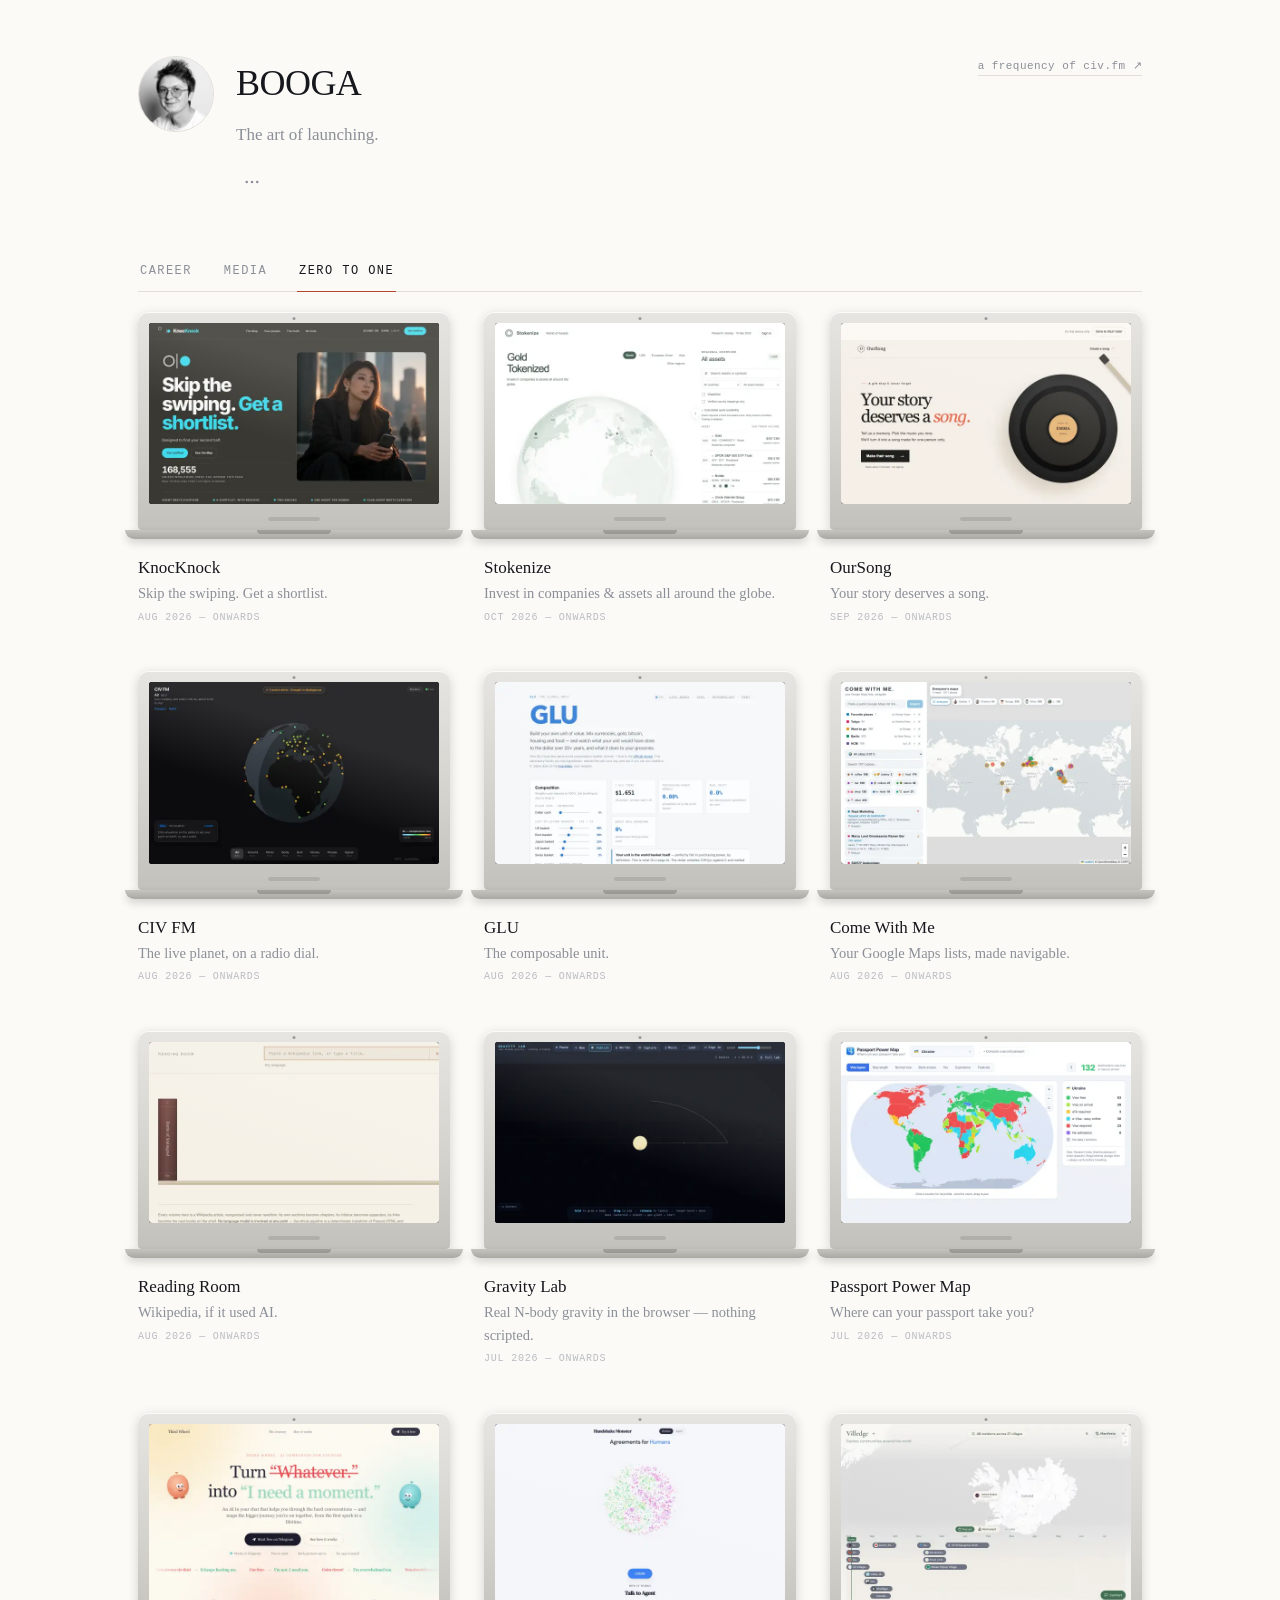
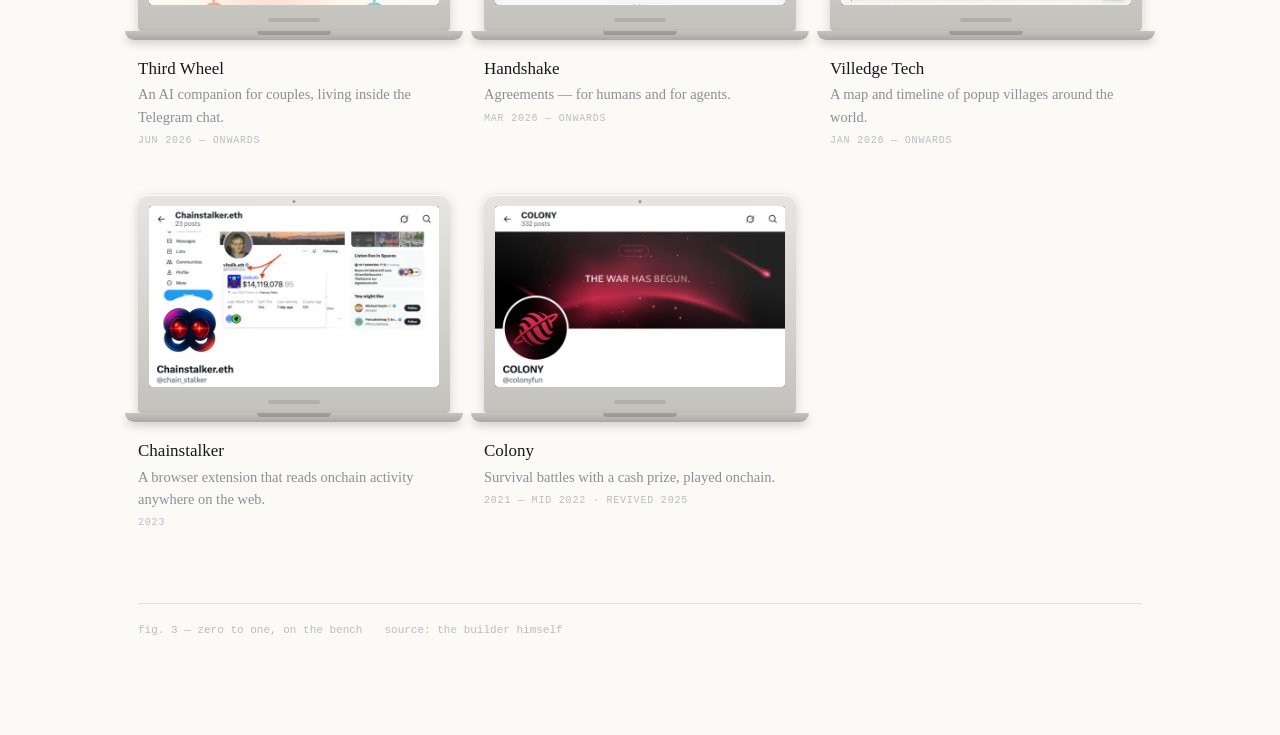
==== index.html @ acf73c31 "Point Screeming Room link to screening.civ.fm Co-Authored-By: Claude Opus 5.5 <noreply@anthropic.com" ====
<!DOCTYPE html>
<html lang="en">
<head>
<meta charset="utf-8">
<meta name="viewport" content="width=device-width, initial-scale=1, viewport-fit=cover">
<meta name="theme-color" content="#fbfaf7" media="(prefers-color-scheme: light)">
<meta name="theme-color" content="#101215" media="(prefers-color-scheme: dark)">
<title>BOOGA — career, plotted</title>
<meta name="description" content="Physicist (MSc), ecosystem operator by heart, founder by mindset. Nine years crypto-native — partnerships, builder programs, and a few industry-wide initiatives.">

<link rel="canonical" href="https://booga.civ.fm/">
<link rel="icon" href="portrait.webp" type="image/webp">

<meta property="og:type" content="profile">
<meta property="og:site_name" content="booga.civ.fm">
<meta property="og:url" content="https://booga.civ.fm/">
<meta property="og:title" content="BOOGA — career, plotted">
<meta property="og:description" content="Physicist (MSc), ecosystem operator by heart, founder by mindset. Nine years crypto-native — partnerships, builder programs, and a few industry-wide initiatives.">
<meta property="og:image" content="https://booga.civ.fm/og.png">
<meta property="og:image:width" content="1200">
<meta property="og:image:height" content="630">
<meta property="og:image:alt" content="A minimal plot of career against time: roles as piecewise segments across deals, ecosystem, and company.">

<meta name="twitter:card" content="summary_large_image">
<meta name="twitter:site" content="@boogaav">
<meta name="twitter:creator" content="@boogaav">
<meta name="twitter:title" content="BOOGA — career, plotted">
<meta name="twitter:description" content="Physicist (MSc), ecosystem operator by heart, founder by mindset. Nine years crypto-native — partnerships, builder programs, and a few industry-wide initiatives.">
<meta name="twitter:image" content="https://booga.civ.fm/og.png">
<style>
  :root{
    --paper:#fbfaf7;
    --ink:#16181d;
    --muted:#8b8f97;
    --faint:#b9bcc2;
    --rule:#e0ded7;
    --grid:#ebe9e2;
    --accent:#b4462b;
    --serif: ui-serif, "Iowan Old Style", Palatino, "Palatino Linotype", Georgia, "Times New Roman", serif;
    --mono: ui-monospace, "SF Mono", SFMono-Regular, Menlo, Consolas, monospace;
  }
  @media (prefers-color-scheme: dark){
    :root{
      --paper:#101215; --ink:#e9e7e1; --muted:#8d9199; --faint:#5a5f68;
      --rule:#282b31; --grid:#1e2126; --accent:#e0785a;
    }
  }

  *{box-sizing:border-box}
  html{-webkit-text-size-adjust:100%}
  a, button{-webkit-tap-highlight-color:transparent}
  body{
    margin:0; background:var(--paper); color:var(--ink);
    font-family:var(--serif);
    font-size:17px; line-height:1.55;
    -webkit-font-smoothing:antialiased;
  }
  .wrap{max-width:1060px; margin:0 auto; padding:56px 28px 96px}

  /* ---------- masthead ---------- */
  header{
    margin-bottom:52px;
    display:grid; grid-template-columns:auto 1fr; column-gap:22px;
    align-items:start;
  }
  .portrait{
    grid-row:1 / span 3; align-self:start;
    width:76px; height:76px; border-radius:50%;
    object-fit:cover; display:block;
    border:1px solid var(--rule);
  }
  h1{
    font-size:clamp(26px,3.4vw,36px); font-weight:400; letter-spacing:-0.015em;
    margin:0 0 10px;
  }
  h1 .dim{color:var(--muted)}
  .standfirst{
    margin:0; max-width:52ch; color:var(--muted);
    font-size:clamp(15px,1.7vw,17px);
  }
  .contact{
    grid-column:2; margin:18px 0 0; padding:0; list-style:none;
    display:flex; flex-wrap:wrap; align-items:center; gap:6px 10px;
    font-family:var(--mono); font-size:12.5px; letter-spacing:0.01em;
  }
  /* all socials collapse behind one dot-trigger; hover (or tap) fans them out */
  .socials{display:inline-flex; align-items:center}
  .fan{
    display:inline-flex; align-items:center; gap:2px;
    width:0; opacity:0; overflow:hidden;
    transition:width .3s cubic-bezier(.22,.7,.3,1), opacity .22s ease;
  }
  .socials:hover .fan,
  .socials:focus-within .fan,
  .socials.open .fan{width:136px; opacity:1}
  .fan .icon-btn{width:32px; flex:0 0 auto}
  /* the trigger's dots dim once the row is out, so it reads as "opened" */
  .socials:hover .trigger,
  .socials:focus-within .trigger,
  .socials.open .trigger{color:var(--faint)}
  @media (prefers-reduced-motion: reduce){
    .fan{transition:none}
  }
  .icon-btn{
    all:unset; box-sizing:border-box; position:relative;
    display:inline-flex; align-items:center; justify-content:center;
    width:32px; height:32px; color:var(--muted); cursor:pointer;
  }
  .icon-btn svg{width:18px; height:18px; display:block}
  .icon-btn:hover{color:var(--accent)}
  .icon-btn:focus-visible{outline:1px solid var(--accent); outline-offset:2px}
  .copied{
    position:absolute; left:50%; top:-16px; transform:translateX(-50%);
    font-family:var(--mono); font-size:10px; letter-spacing:0.08em;
    color:var(--accent); white-space:nowrap; opacity:0;
    transition:opacity .15s; pointer-events:none;
  }
  .icon-btn.done .copied{opacity:1}

  /* ---------- series switcher ---------- */
  .switcher{
    display:flex; gap:28px; margin:0 0 20px; border-bottom:1px solid var(--rule);
    position:sticky; top:0; z-index:15; background:var(--paper); padding-top:12px;
  }
  .tab{
    all:unset; box-sizing:border-box; cursor:pointer;
    font-family:var(--mono); font-size:12px; letter-spacing:0.12em; text-transform:uppercase;
    color:var(--muted); padding:0 2px 10px; margin-bottom:-1px;
    border-bottom:1px solid transparent;
  }
  .tab[hidden]{display:none}   /* the Ask tab stays hidden until its backend is funded */
  .tab:hover{color:var(--ink)}
  .tab.on{color:var(--ink); border-bottom-color:var(--accent)}
  .tab:focus-visible{outline:1px solid var(--accent); outline-offset:2px}
  .empty-note{font-family:var(--mono); font-size:12px; fill:var(--muted); letter-spacing:0.1em}

  /* ---------- shelf ---------- */
  .shelf[hidden]{display:none}
  .shelf-h{
    font-family:var(--mono); font-size:10.5px; letter-spacing:0.1em; text-transform:uppercase;
    color:var(--muted); font-weight:400; margin:0 0 20px;
    padding-bottom:9px; border-bottom:1px solid var(--rule);
  }
  .shelf-h:not(:first-child){margin-top:56px}
  .shelf-h .hsub{color:var(--faint); margin-left:12px}
  .rack{display:flex; flex-wrap:wrap; align-items:flex-start; gap:34px 30px; margin:0 0 4px}

  /* --- VHS cassette --- */
  .vhs{
    all:unset; box-sizing:border-box; cursor:pointer;
    width:280px; flex:0 0 auto; display:block;
    transition:transform .18s ease;
  }
  .vhs:hover, .vhs:focus-visible{transform:translateY(-5px)}
  .vhs:focus-visible .shell{outline:1px solid var(--accent); outline-offset:3px}
  .shell{
    display:block; position:relative; border-radius:4px 4px 3px 3px;
    background:linear-gradient(#2c2f34, #1a1c20 62%, #101215);
    padding:9px 9px 0;
    box-shadow:0 5px 16px rgba(0,0,0,.22), inset 0 1px 0 rgba(255,255,255,.09);
  }
  @media (prefers-color-scheme: dark){
    .shell{box-shadow:0 5px 16px rgba(0,0,0,.5), inset 0 1px 0 rgba(255,255,255,.07)}
  }
  /* the paper label carrying the show's artwork */
  .label{
    display:block; background:#f4f2ec; border-radius:1px; overflow:hidden;
    box-shadow:0 1px 2px rgba(0,0,0,.4);
  }
  .label img{display:block; width:100%; aspect-ratio:16/9; object-fit:cover}
  .label-foot{
    display:flex; justify-content:space-between; align-items:baseline; gap:10px;
    padding:6px 8px 7px; background:#f4f2ec;
    font-family:var(--mono); font-size:9px; letter-spacing:0.09em; text-transform:uppercase;
    color:#22242a; white-space:nowrap;
  }
  /* keep the label to a single line so every tape is the same height */
  .label-foot > span:first-child{min-width:0; overflow:hidden; text-overflow:ellipsis}
  .label-foot .yr{color:#8b8f97; flex:none}
  /* window strip at the bottom of the shell, showing the two reels */
  .reels{
    display:flex; justify-content:center; align-items:center; gap:52px;
    height:30px; margin:7px -9px 0;
    background:linear-gradient(#0d0e11, #17191d);
    border-radius:0 0 3px 3px;
    border-top:1px solid rgba(255,255,255,.06);
  }
  .reel{
    width:15px; height:15px; border-radius:50%;
    background:radial-gradient(circle at 50% 45%, #4a4e56 0 3px, #212429 3.5px 100%);
    box-shadow:inset 0 0 0 1px rgba(255,255,255,.12);
  }
  /* play affordance over the artwork */
  .play{
    position:absolute; left:50%; top:calc(50% - 12px); transform:translate(-50%,-50%) scale(.9);
    width:42px; height:42px; border-radius:50%;
    background:rgba(14,15,18,.62); backdrop-filter:blur(2px);
    display:grid; place-items:center;
    opacity:0; transition:opacity .18s ease, transform .18s ease;
  }
  .play::after{
    content:""; width:0; height:0; margin-left:3px;
    border-left:13px solid #fff; border-top:8px solid transparent; border-bottom:8px solid transparent;
  }
  .vhs:hover .play, .vhs:focus-visible .play{opacity:1; transform:translate(-50%,-50%) scale(1)}
  .vhs-cap{
    display:block; margin-top:11px;
    font-family:var(--mono); font-size:10px; letter-spacing:0.08em; text-transform:uppercase;
    color:var(--muted);
  }

  /* --- physical book --- */
  .book{
    display:block; width:186px; flex:0 0 auto; text-decoration:none; color:inherit;
    perspective:900px;
  }
  .book-3d{
    position:relative; display:block; transform-style:preserve-3d;
    transition:transform .28s ease, box-shadow .28s ease;
    transform:rotateY(-6deg);
    box-shadow:6px 8px 20px rgba(0,0,0,.20);
    border-radius:1px 3px 3px 1px; overflow:hidden;
  }
  .book:hover .book-3d, .book:focus-visible .book-3d{
    transform:rotateY(-15deg) translateY(-5px);
    box-shadow:12px 14px 28px rgba(0,0,0,.26);
  }
  @media (prefers-color-scheme: dark){
    .book-3d{box-shadow:6px 8px 20px rgba(0,0,0,.5)}
    .book:hover .book-3d{box-shadow:12px 14px 28px rgba(0,0,0,.6)}
  }
  .book-3d img{display:block; width:100%; aspect-ratio:2/3; object-fit:cover}
  /* spine shadow on the left, page-block highlight on the right */
  .book-3d::before{
    content:""; position:absolute; inset:0 auto 0 0; width:13px;
    background:linear-gradient(90deg, rgba(0,0,0,.42), rgba(0,0,0,.14) 55%, rgba(255,255,255,.14));
    pointer-events:none;
  }
  .book-3d::after{
    content:""; position:absolute; inset:0 0 0 auto; width:4px;
    background:repeating-linear-gradient(180deg, #efece4 0 1px, #cfcabc 1px 2px);
    pointer-events:none;
  }
  .book:focus-visible{outline:1px solid var(--accent); outline-offset:5px}
  .book-cap{
    display:block; margin-top:13px;
    font-family:var(--mono); font-size:10px; letter-spacing:0.08em; text-transform:uppercase;
    color:var(--muted);
  }
  .book-cap b{display:block; font-family:var(--serif); font-size:15px; font-weight:400;
    letter-spacing:0; text-transform:none; color:var(--ink); margin-bottom:3px}
  .book:hover .book-cap b{color:var(--accent)}

  /* --- music --- */
  .music{max-width:640px; border-radius:12px; overflow:hidden}
  .music iframe{display:block; border:0; border-radius:12px}

  /* --- AI videos as film strips --- */
  .film{
    all:unset; box-sizing:border-box; cursor:pointer;
    width:300px; flex:0 0 auto; display:block;
    transition:transform .18s ease;
  }
  .film:hover, .film:focus-visible{transform:translateY(-4px)}
  .film:focus-visible .strip{outline:1px solid var(--accent); outline-offset:3px}
  .strip{
    display:block; background:#141518; border-radius:2px; padding:0;
    box-shadow:0 4px 14px rgba(0,0,0,.2);
  }
  /* sprocket bands top and bottom */
  .perf{
    display:block; height:13px;
    background-image:repeating-linear-gradient(90deg,
      transparent 0 7px, rgba(255,255,255,.82) 7px 15px, transparent 15px 22px);
    background-size:22px 7px; background-position:center; background-repeat:repeat-x;
  }
  .frame-still{
    position:relative; display:block; background:#000;
    border-top:1px solid rgba(255,255,255,.09); border-bottom:1px solid rgba(255,255,255,.09);
  }
  .frame-still img{
    display:block; width:100%; aspect-ratio:16/9; object-fit:contain; background:#000;
  }
  .film-cap{display:block; margin-top:12px}
  .film-cap b{display:block; font-family:var(--serif); font-size:16px; font-weight:400; color:var(--ink)}
  .film:hover .film-cap b{color:var(--accent)}
  .film-cap .sub{display:block; font-size:14px; color:var(--muted); margin-top:1px}
  .film-cap .when{
    display:block; margin-top:5px;
    font-family:var(--mono); font-size:10px; letter-spacing:0.08em; text-transform:uppercase;
    color:var(--faint);
  }
  /* portrait embeds (Instagram, YouTube Shorts) need a taller window than 16:9 */
  .modal-body .frame.tall{
    width:min(400px, 100%); margin:0 auto; aspect-ratio:0.56;
    background:var(--paper);
  }

  /* ---------- tools: apps on old laptop screens ---------- */
  .lab[hidden]{display:none}
  .bench{
    display:grid; grid-template-columns:repeat(auto-fill, minmax(300px, 1fr));
    gap:46px 34px; margin:0;
  }
  .mac{display:block; text-decoration:none; color:inherit}
  .mac:focus-visible{outline:1px solid var(--accent); outline-offset:6px}
  /* lid: brushed aluminium shell around a black bezel */
  .lid{
    display:block;                 /* span: needs this or the screen collapses */
    position:relative; border-radius:10px 10px 4px 4px;
    padding:11px 11px 26px;
    background:linear-gradient(#e6e5e1, #d3d2cd 58%, #c2c1bb);
    box-shadow:0 3px 12px rgba(0,0,0,.16), inset 0 1px 0 rgba(255,255,255,.85);
    transition:transform .2s ease, box-shadow .2s ease;
  }
  .mac:hover .lid, .mac:focus-visible .lid{
    transform:translateY(-4px);
    box-shadow:0 10px 24px rgba(0,0,0,.22), inset 0 1px 0 rgba(255,255,255,.85);
  }
  @media (prefers-color-scheme: dark){
    .lid{
      background:linear-gradient(#54565c, #43454a 58%, #35373b);
      box-shadow:0 3px 12px rgba(0,0,0,.5), inset 0 1px 0 rgba(255,255,255,.14);
    }
    .mac:hover .lid{box-shadow:0 10px 24px rgba(0,0,0,.6), inset 0 1px 0 rgba(255,255,255,.14)}
  }
  .screen{
    position:relative; display:block; overflow:hidden;
    background:#0b0c0e; border-radius:3px;
    box-shadow:inset 0 0 0 1px rgba(0,0,0,.55);
  }
  .screen img{
    display:block; width:100%; height:auto; aspect-ratio:16/10; object-fit:cover; object-position:top center;
  }
  /* faint glass sheen across the panel */
  .screen::after{
    content:""; position:absolute; inset:0; pointer-events:none;
    background:linear-gradient(197deg, rgba(255,255,255,.13) 0 32%, rgba(255,255,255,0) 62%);
  }
  /* camera dot above the panel, wordmark-free chin below */
  .lid::before{
    content:""; position:absolute; top:5px; left:50%; transform:translateX(-50%);
    width:3px; height:3px; border-radius:50%; background:rgba(0,0,0,.32);
  }
  .lid::after{
    content:""; position:absolute; bottom:9px; left:50%; transform:translateX(-50%);
    width:52px; height:4px; border-radius:2px; background:rgba(0,0,0,.10);
  }
  @media (prefers-color-scheme: dark){
    .lid::before{background:rgba(255,255,255,.22)}
    .lid::after{background:rgba(255,255,255,.13)}
  }
  /* the base the lid sits on, with the trackpad lip notched out */
  .base{
    display:block; height:9px; margin:0 -13px;
    border-radius:0 0 9px 9px;
    background:linear-gradient(#c5c4be, #a9a8a2);
    box-shadow:0 4px 8px rgba(0,0,0,.16);
    position:relative;
  }
  .base::after{
    content:""; position:absolute; top:0; left:50%; transform:translateX(-50%);
    width:74px; height:4px; border-radius:0 0 5px 5px;
    background:rgba(0,0,0,.18);
  }
  @media (prefers-color-scheme: dark){
    .base{background:linear-gradient(#3b3d41, #2a2c30)}
    .base::after{background:rgba(0,0,0,.5)}
  }
  .mac-cap{display:block; margin-top:16px}
  .mac-cap b{
    display:block; font-family:var(--serif); font-size:17px; font-weight:400; color:var(--ink);
  }
  .mac:hover .mac-cap b{color:var(--accent)}
  .mac-cap .what{display:block; font-size:14.5px; color:var(--muted); margin-top:1px}
  .mac-cap .when{
    display:block; margin-top:6px;
    font-family:var(--mono); font-size:10px; letter-spacing:0.08em; text-transform:uppercase;
    color:var(--faint);
  }
  /* open count — blank until the counter service answers, so it never shows a bare 0 */
  .mac-cap .opens{color:var(--accent); opacity:.75}

  /* ---------- video modal ---------- */
  .modal[hidden]{display:none}
  .modal{position:fixed; inset:0; z-index:40; display:grid; place-items:center; padding:24px}
  .modal-back{position:absolute; inset:0; background:rgba(10,11,13,.72)}
  .modal-box{
    position:relative; width:min(860px, 100%); max-height:88vh; overflow:auto;
    background:var(--paper); border:1px solid var(--rule);
    box-shadow:0 18px 50px rgba(0,0,0,.35);
  }
  .modal-head{
    display:flex; align-items:center; justify-content:space-between; gap:16px;
    padding:12px 14px; border-bottom:1px solid var(--rule);
    font-family:var(--mono); font-size:11px; letter-spacing:0.08em; text-transform:uppercase;
    color:var(--muted);
  }
  .modal-x{
    all:unset; cursor:pointer; font-size:20px; line-height:1; color:var(--faint); padding:0 4px;
  }
  .modal-x:hover{color:var(--accent)}
  .modal-x:focus-visible{outline:1px solid var(--accent); outline-offset:2px}
  .modal-body{padding:14px}
  .modal-box.wide{width:min(1140px, 100%)}
  .modal-body .frame{width:100%; aspect-ratio:16/9; background:var(--grid); border:1px solid var(--rule)}
  /* live apps want more height than a video */
  .modal-body .frame.app{aspect-ratio:16/10; background:var(--paper)}
  .modal-body .frame iframe{display:block; width:100%; height:100%; border:0}
  .modal-body .twitter-tweet{margin:0 auto !important}
  /* before widgets.js swaps it in (or if a blocker stops it) the post is a plain link */
  .modal-body blockquote.twitter-tweet{
    padding:40px 16px; text-align:center; border:1px solid var(--rule);
    font-family:var(--mono); font-size:12px;
  }
  .modal-note{
    margin:12px 0 0; font-family:var(--mono); font-size:11px; color:var(--muted);
  }
  .modal-note a{color:var(--muted); border-bottom:1px solid var(--rule); text-decoration:none}
  .modal-note a:hover{color:var(--accent); border-bottom-color:var(--accent)}

  /* ---------- figure ---------- */
  figure{margin:0}
  .plot-scroll{overflow-x:auto; overflow-y:hidden; -webkit-overflow-scrolling:touch; overscroll-behavior-x:contain}
  .plot-scroll svg{display:block; min-width:720px; width:100%; height:auto}
  figcaption{
    margin-top:14px; padding-top:12px; border-top:1px solid var(--rule);
    display:flex; flex-wrap:wrap; gap:4px 26px;
    font-family:var(--mono); font-size:11.5px; color:var(--muted);
    letter-spacing:0.02em;
  }
  figcaption b{font-weight:400; color:var(--ink)}
  figcaption i{font-family:var(--serif); font-size:13px}

  /* svg primitives */
  .axis{stroke:var(--ink); stroke-width:1; fill:none}
  .gridline{stroke:var(--grid); stroke-width:1}
  .tick{stroke:var(--faint); stroke-width:1}
  .tick-label{font-family:var(--mono); font-size:10.5px; fill:var(--muted)}
  .axis-var{font-family:var(--serif); font-style:italic; font-size:15px; fill:var(--ink)}
  .level-label{font-family:var(--mono); font-size:10.5px; fill:var(--muted); letter-spacing:0.06em; text-transform:uppercase}
  /* once the y axis scrolls off a phone screen, its band names ride along the left edge */
  .level-label.pinned{text-anchor:start; paint-order:stroke; stroke:var(--paper); stroke-width:5px; stroke-linejoin:round}
  .seg-label{font-family:var(--serif); font-size:14.5px; fill:var(--ink)}
  .seg-role{font-family:var(--mono); font-size:9.5px; fill:var(--muted); letter-spacing:0.07em}
  .now-line{stroke:var(--faint); stroke-width:1; stroke-dasharray:2 4}
  .now-label{font-family:var(--mono); font-size:10px; fill:var(--faint); letter-spacing:0.08em}
  .proj{stroke:var(--accent); stroke-width:1; stroke-dasharray:2 3; opacity:0}

  .node{cursor:pointer}
  .node .seg{stroke:var(--ink); stroke-width:2.5; stroke-linecap:round; fill:none}
  .node .cap{fill:var(--paper); stroke:var(--ink); stroke-width:2}
  .node .hit{fill:transparent; stroke:transparent; stroke-width:26; stroke-linecap:round}
  .node:focus{outline:none}

  .node.on .seg,   .node:hover .seg   {stroke:var(--accent)}
  .node.on .cap,   .node:hover .cap   {stroke:var(--accent); fill:var(--accent)}
  .node.on .seg-label, .node:hover .seg-label{fill:var(--accent)}
  .node.on .seg-role,  .node:hover .seg-role {fill:var(--accent)}
  .node.on .proj,  .node:hover .proj  {opacity:1}
  .node:focus-visible .seg{stroke:var(--accent)}
  .node:focus-visible .cap{stroke:var(--accent)}

  /* pulsing success-point markers */
  .pulse{cursor:pointer}
  .pulse:focus{outline:none}
  .pulse-hit{fill:transparent}
  .pulse-core{fill:var(--accent)}
  .pulse-halo{
    fill:none; stroke:var(--accent); stroke-width:1.5; opacity:.7;
    transform-box:fill-box; transform-origin:center;
    animation:pulse 2.4s ease-out infinite;
  }
  @keyframes pulse{
    0%   {transform:scale(1);   opacity:.7}
    70%  {transform:scale(3.4); opacity:0}
    100% {transform:scale(3.4); opacity:0}
  }
  @media (prefers-reduced-motion: reduce){
    .pulse-halo{animation:none; transform:scale(1.8); opacity:.3}
  }

  /* ---------- entries ---------- */
  .entries{margin-top:64px; border-top:1px solid var(--rule)}
  .entry{border-bottom:1px solid var(--rule)}
  .entry-head{
    all:unset; display:grid; box-sizing:border-box;
    grid-template-columns:168px 1fr 22px; align-items:baseline; gap:0 24px;
    width:100%; padding:20px 2px; cursor:pointer;
  }
  .entry-head:hover .org, .entry.on .org{color:var(--accent)}
  .entry-head:focus-visible{outline:1px solid var(--accent); outline-offset:3px}
  /* dates wrap inside their column rather than running into the title */
  .when{font-family:var(--mono); font-size:11.5px; color:var(--muted); letter-spacing:0.02em; line-height:1.45}
  .org{font-size:19px; letter-spacing:-0.01em; transition:color .12s}
  .role{display:block; font-size:14.5px; color:var(--muted); margin-top:2px}
  .sign{
    font-family:var(--mono); font-size:14px; color:var(--faint);
    justify-self:end; line-height:1;
  }
  .entry.on .sign{color:var(--accent)}

  .body{display:none; padding:0 2px 26px}
  .entry.on .body{display:block}
  .body-inner{grid-column:2; max-width:64ch}
  .body .lead{margin:0 0 14px; font-size:16px}
  .body ul{margin:0; padding:0; list-style:none}
  .body li{
    position:relative; padding-left:20px; margin-bottom:9px;
    font-size:15px; color:var(--ink);
  }
  .body li::before{
    content:"—"; position:absolute; left:0; top:0;
    color:var(--faint); font-family:var(--mono); font-size:12px;
  }
  .body .meta{
    margin:14px 0 0; font-family:var(--mono); font-size:11px;
    color:var(--faint); letter-spacing:0.03em;
  }
  .body .milestones{margin:0 0 14px; padding:0; list-style:none}
  .body .milestones li{
    position:relative; padding-left:20px; margin-bottom:8px;
    font-size:15px; color:var(--ink);
  }
  .body .milestones li::before{
    content:"◉"; position:absolute; left:0; top:1px;
    color:var(--accent); font-size:11px;
  }
  .body .milestones a{
    color:inherit; text-decoration:none;
    border-bottom:1px solid var(--rule); padding-bottom:1px;
  }
  .body .milestones a:hover{color:var(--accent); border-bottom-color:var(--accent)}
  .body .links{
    margin:14px 0 0; padding:0; list-style:none;
    display:flex; flex-direction:column; gap:7px;
    font-family:var(--mono); font-size:12px;
  }
  .body .links a{
    color:var(--muted); text-decoration:none;
    border-bottom:1px solid var(--rule); padding-bottom:1px; width:fit-content;
  }
  .body .links a:hover{color:var(--ink); border-bottom-color:var(--accent)}
  .body .embed{
    margin:16px 0 0; width:100%; max-width:560px; aspect-ratio:16/9;
    border:1px solid var(--rule); background:var(--grid);
  }
  .body .embed iframe{display:block; width:100%; height:100%; border:0}
  .body .tweets{margin:14px 0 0; max-width:560px}
  .body .tweets .twitter-tweet{margin:0 0 12px}
  .body .tweets blockquote.twitter-tweet{
    /* pre-hydration fallback: styled like a quiet quote until widgets.js swaps it */
    font-family:var(--mono); font-size:12px; color:var(--muted);
    border-left:2px solid var(--rule); padding:2px 0 2px 12px;
  }
  @media (min-width:720px){
    .body{padding-left:192px}
  }

  /* ---------- ask: the clone ---------- */
  .ask[hidden]{display:none}
  .chat{display:flex; flex-direction:column; gap:16px; min-height:200px; margin-bottom:20px}
  .msg{max-width:min(660px, 100%); display:flex; flex-direction:column}
  .msg .who{
    font-family:var(--mono); font-size:9.5px; letter-spacing:0.1em; text-transform:uppercase;
    color:var(--faint); margin-bottom:4px;
  }
  .msg .text{font-size:16.5px; line-height:1.55; white-space:pre-wrap}
  .msg.you{align-self:flex-end; align-items:flex-end}
  .msg.you .text{background:var(--grid); padding:9px 13px; border-radius:3px}
  .msg.thinking .text{color:var(--muted); font-style:italic}
  .chips{display:flex; flex-wrap:wrap; gap:8px; margin-bottom:16px}
  .chip{
    all:unset; box-sizing:border-box; cursor:pointer;
    font-family:var(--mono); font-size:11.5px; color:var(--muted);
    border:1px solid var(--rule); border-radius:14px; padding:5px 11px;
  }
  .chip:hover{color:var(--accent); border-color:var(--accent)}
  .chip:focus-visible{outline:1px solid var(--accent); outline-offset:2px}
  .askbar{display:flex; align-items:center; gap:12px; border-top:1px solid var(--rule); padding-top:14px}
  .askin{
    all:unset; box-sizing:border-box; flex:1; color:var(--ink);
    font-family:var(--serif); font-size:16.5px; padding:7px 2px;
    border-bottom:1px solid var(--rule);
  }
  .askin::placeholder{color:var(--faint)}
  .askin:focus{border-bottom-color:var(--accent)}
  .asksend{
    all:unset; cursor:pointer; padding:4px 6px;
    font-family:var(--mono); font-size:11.5px; letter-spacing:0.1em; text-transform:uppercase; color:var(--accent);
  }
  .asksend[disabled]{color:var(--faint); cursor:default}
  .asksend:focus-visible{outline:1px solid var(--accent); outline-offset:2px}
  .askfoot{margin:14px 0 0; font-family:var(--mono); font-size:11px; color:var(--faint); line-height:1.5}
  .askfoot a{color:var(--muted); border-bottom:1px solid var(--rule); text-decoration:none}
  .askfoot a:hover{color:var(--accent); border-bottom-color:var(--accent)}

  /* ---------- hover preview card ---------- */
  .peek{
    position:fixed; z-index:20; pointer-events:none; display:none;
    width:264px; background:var(--paper); border:1px solid var(--rule);
    box-shadow:0 6px 22px rgba(0,0,0,.10); padding:10px;
  }
  .peek.show{display:block}
  .peek img{display:block; width:100%; border:1px solid var(--grid); margin-bottom:9px}
  .peek .pk-t{font-size:15px}
  .peek .pk-r{
    font-family:var(--mono); font-size:9.5px; color:var(--muted);
    letter-spacing:.07em; text-transform:uppercase; margin-left:7px;
  }
  .peek .pk-d{font-family:var(--mono); font-size:10.5px; color:var(--muted); margin-top:3px}
  @media (prefers-color-scheme: dark){
    .peek{box-shadow:0 6px 22px rgba(0,0,0,.45)}
  }

  footer{
    margin-top:72px; padding-top:18px; border-top:1px solid var(--rule);
    font-family:var(--mono); font-size:11px; color:var(--faint);
    display:flex; flex-wrap:wrap; gap:4px 22px;
  }
  /* the way home, top right: this page is one station on the civ.fm dial */
  .wrap{position:relative}
  .station{
    position:absolute; top:58px; right:28px;
    font-family:var(--mono); font-size:11px; letter-spacing:0.04em;
    color:var(--muted); text-decoration:none; border-bottom:1px solid var(--rule);
  }
  .station:hover{color:var(--accent); border-bottom-color:var(--accent)}

  .swipe-hint{display:none}

  @media (max-width:600px){
    .wrap{padding:24px 16px 56px}
    .station{top:30px; right:16px; font-size:10.5px}

    /* compact masthead: portrait beside the name, so the tabs sit above the fold */
    header{grid-template-columns:52px 1fr; column-gap:14px; row-gap:0; margin-bottom:22px; align-items:center}
    .portrait{grid-row:1; width:52px; height:52px}
    h1{margin:0; font-size:28px}
    .standfirst{grid-column:1 / -1; margin-top:14px; font-size:16px; line-height:1.5}
    .contact{grid-column:1 / -1; margin-top:6px; margin-left:-9px}
    .entry-head{grid-template-columns:1fr 22px; gap:0 16px}
    .when{grid-column:1/-1; margin-bottom:6px}

    /* the sticky tab bar runs edge to edge; tabs split the width, 44px tall for thumbs */
    .switcher{margin:0 -16px 18px; padding:0 8px; gap:0}
    .tab{flex:1; text-align:center; padding:15px 0 13px; font-size:11px; letter-spacing:0.07em}
    .msg .text{font-size:16px}
    .chat{min-height:160px}
    .chip{font-size:11px; padding:5px 9px}

    /* the plot keeps its own width and scrolls — say so, since there's no hover to hint it */
    .swipe-hint{display:inline; color:var(--accent)}
    .plot-scroll{margin:0 -16px; padding:0 16px}
    .plot-scroll.more-left{-webkit-mask-image:linear-gradient(90deg, transparent, #000 36px); mask-image:linear-gradient(90deg, transparent, #000 36px)}
    .plot-scroll.more-right{-webkit-mask-image:linear-gradient(270deg, transparent, #000 36px); mask-image:linear-gradient(270deg, transparent, #000 36px)}
    .plot-scroll.more-left.more-right{-webkit-mask-image:linear-gradient(90deg, transparent, #000 36px, #000 calc(100% - 36px), transparent); mask-image:linear-gradient(90deg, transparent, #000 36px, #000 calc(100% - 36px), transparent)}
    figcaption{gap:2px 18px; font-size:11px}

    /* shelf and bench fill the phone instead of sitting in a desktop-width column */
    .rack{gap:28px 14px}
    .vhs, .film{width:100%}
    .book{width:calc(50% - 7px)}
    .bench{grid-template-columns:1fr; gap:30px}
    .mac-cap{margin-top:12px}
    .shelf-h{margin-bottom:16px}
    .shelf-h:not(:first-child){margin-top:40px}
    footer{margin-top:48px}

    /* videos: nearly the whole screen */
    .modal{padding:8px}
    .modal-body{padding:8px}
    .modal-head{padding:6px 6px 6px 12px}
    .modal-x{padding:8px 12px; font-size:24px}

    /* a live app gets the entire screen — a framed window inside a phone is too cramped */
    .modal:has(.modal-box.wide){padding:0}
    .modal-box.wide{
      width:100%; height:100vh; height:100dvh; max-height:none; border:0;
      display:flex; flex-direction:column; overflow:hidden;
      padding-bottom:env(safe-area-inset-bottom);
    }
    .modal-box.wide .modal-head{padding-top:max(6px, env(safe-area-inset-top))}
    .modal-box.wide .modal-body{flex:1; min-height:0; display:flex; flex-direction:column; padding:0}
    .modal-box.wide .frame.app{flex:1; min-height:0; aspect-ratio:auto; border:0}
    .modal-box.wide .modal-note{margin:0; padding:9px 12px; border-top:1px solid var(--rule)}

    /* comfortable thumb targets */
    .icon-btn{width:40px; height:40px}
    .fan .icon-btn{width:40px}
    .fan{gap:0}
    .socials:hover .fan, .socials:focus-within .fan, .socials.open .fan{width:160px}
  }

  /* touch: a tapped card shouldn't stay lifted after the modal closes */
  @media (hover: none){
    .vhs:hover, .film:hover, .book:hover{transform:none}
  }
</style>
</head>
<body>
<div class="wrap">
  <a class="station" href="https://civ.fm/">a frequency of civ.fm ↗</a>

  <header>
    <img class="portrait" src="portrait.webp" width="76" height="76"
         alt="BOOGA" decoding="async">
    <h1>BOOGA</h1>
    <!-- swapped per series on render; this is the Zero to one copy, which loads first -->
    <p class="standfirst">
      The art of launching.
    </p>
    <ul class="contact">
      <li class="socials" id="socials">
        <button class="icon-btn trigger" id="socials-trigger" aria-label="Contact links" aria-expanded="false">
          <svg viewBox="0 0 24 24" fill="currentColor" aria-hidden="true"><circle cx="5" cy="12" r="1.7"/><circle cx="12" cy="12" r="1.7"/><circle cx="19" cy="12" r="1.7"/></svg>
        </button>
        <span class="fan">
        <button class="icon-btn" id="copy-email" aria-label="Copy email: boogaav@gmail.com" title="boogaav@gmail.com — click to copy">
          <svg viewBox="0 0 24 24" fill="none" stroke="currentColor" stroke-width="1.6" stroke-linecap="round" stroke-linejoin="round" aria-hidden="true"><rect x="3" y="5.5" width="18" height="13" rx="1"/><path d="M3.5 6.5 12 13l8.5-6.5"/></svg>
          <span class="copied" aria-hidden="true">copied</span>
        </button>
        <a class="icon-btn" href="https://www.linkedin.com/in/andriy-bugayevskyy/" target="_blank" rel="noopener" aria-label="LinkedIn" title="LinkedIn">
          <svg viewBox="0 0 24 24" fill="currentColor" aria-hidden="true"><path d="M20.45 20.45h-3.55v-5.57c0-1.33-.03-3.04-1.85-3.04-1.86 0-2.14 1.45-2.14 2.94v5.67H9.36V9h3.41v1.56h.05c.47-.9 1.63-1.85 3.36-1.85 3.6 0 4.26 2.37 4.26 5.45v6.29zM5.34 7.43a2.06 2.06 0 1 1 0-4.12 2.06 2.06 0 0 1 0 4.12zM7.12 20.45H3.56V9h3.56v11.45z"/></svg>
        </a>
        <a class="icon-btn" href="https://github.com/boogaav" target="_blank" rel="noopener" aria-label="GitHub" title="GitHub">
          <svg viewBox="0 0 24 24" fill="currentColor" aria-hidden="true"><path d="M12 .5C5.65.5.5 5.65.5 12c0 5.08 3.29 9.39 7.86 10.91.58.11.79-.25.79-.56 0-.27-.01-1.17-.02-2.12-3.2.7-3.88-1.36-3.88-1.36-.52-1.33-1.28-1.68-1.28-1.68-1.04-.71.08-.7.08-.7 1.15.08 1.76 1.18 1.76 1.18 1.03 1.76 2.69 1.25 3.35.96.1-.75.4-1.25.72-1.54-2.55-.29-5.24-1.28-5.24-5.68 0-1.26.45-2.28 1.18-3.09-.12-.29-.51-1.46.11-3.05 0 0 .97-.31 3.17 1.18a11.04 11.04 0 0 1 5.78 0c2.2-1.49 3.16-1.18 3.16-1.18.63 1.59.24 2.76.12 3.05.74.81 1.18 1.83 1.18 3.09 0 4.41-2.69 5.38-5.25 5.67.41.35.77 1.05.77 2.12 0 1.53-.01 2.76-.01 3.14 0 .31.2.67.8.56A10.52 10.52 0 0 0 23.5 12C23.5 5.65 18.35.5 12 .5z"/></svg>
        </a>
        <a class="icon-btn" href="https://x.com/boogaav" target="_blank" rel="noopener" aria-label="X — @boogaav" title="@boogaav on X">
          <svg viewBox="0 0 24 24" fill="currentColor" aria-hidden="true"><path d="M18.9 2H22l-6.77 7.74L23.2 22h-6.23l-4.88-6.38L6.5 22H3.38l7.24-8.28L2.8 2h6.39l4.41 5.83L18.9 2zm-1.09 18.13h1.73L7.12 3.77H5.26l12.55 16.36z"/></svg>
        </a>
        </span>
      </li>
    </ul>
  </header>

  <nav class="switcher" role="tablist" aria-label="Series">
    <button class="tab"    data-mode="career"  role="tab" aria-selected="false">Career</button>
    <button class="tab"    data-mode="media"   role="tab" aria-selected="false">Media</button>
    <button class="tab on" data-mode="builder" role="tab" aria-selected="true">Zero to one</button>
    <button class="tab"    data-mode="ask"     role="tab" aria-selected="false" hidden>Ask</button>
  </nav>

  <section class="shelf" id="shelf" hidden aria-label="Media shelf"></section>
  <section class="lab" id="lab" hidden aria-label="Zero to one"></section>
  <section class="ask" id="ask" hidden aria-label="Ask the clone"></section>

  <figure>
    <div class="plot-scroll">
      <svg id="plot" viewBox="0 0 1000 430" role="img"
           aria-label="Career plotted against time. Horizontal axis is years 2017 to 2026; vertical axis is scope of ownership, from deals to ecosystem to company.">
      </svg>
    </div>
    <figcaption>
      <span><i>x</i> &nbsp;— time, in years</span>
      <span><i>y</i> &nbsp;— <span id="ycap">scope of ownership</span></span>
      <span><b>click</b> a segment to expand it</span>
      <span class="swipe-hint">⇄ drag the plot sideways</span>
    </figcaption>
  </figure>

  <section class="entries" id="entries" aria-label="Entries"></section>

  <footer>
    <span id="figcap">fig. 1 — career, plotted</span>
    <span id="srccap">source: CV, 2026</span>
  </footer>

</div>

<div class="modal" id="modal" hidden>
  <div class="modal-back" data-close></div>
  <div class="modal-box" role="dialog" aria-modal="true" aria-labelledby="modal-title">
    <div class="modal-head">
      <span id="modal-title"></span>
      <button class="modal-x" data-close aria-label="Close">×</button>
    </div>
    <div class="modal-body" id="modal-body"></div>
  </div>
</div>

<!-- Google Analytics -->
<script async src="https://www.googletagmanager.com/gtag/js?id=G-RPN2Y814QN"></script>
<script>
/* ------------------------------------------------------------------ *
 * analytics — Microsoft Clarity + GA4. Blank either id to switch it off.
 * ------------------------------------------------------------------ */
const CLARITY_ID = 'y1a4eqmrfw';
const GA_ID = 'G-RPN2Y814QN';

if (CLARITY_ID) {
  (function (c, l, a, r, i, t, y) {
    c[a] = c[a] || function () { (c[a].q = c[a].q || []).push(arguments); };
    t = l.createElement(r); t.async = 1; t.src = 'https://www.clarity.ms/tag/' + i;
    y = l.getElementsByTagName(r)[0]; y.parentNode.insertBefore(t, y);
  })(window, document, 'clarity', 'script', CLARITY_ID);
}

window.dataLayer = window.dataLayer || [];
function gtag() { dataLayer.push(arguments); }
if (GA_ID) { gtag('js', new Date()); gtag('config', GA_ID); }

/* One distinct event per item, so both dashboards show a count per tool
   rather than one lumped total. GA4 also gets the parts as parameters,
   so they can be broken down as custom dimensions later. */
function track(kind, id) {
  const label = id ? kind + ':' + id : kind;
  try { if (window.clarity) window.clarity('event', label); } catch (e) { /* analytics must never break the page */ }
  try {
    if (window.gtag && GA_ID) {
      const name = (id ? kind + '_' + id : kind).replace(/[^a-z0-9_]+/gi, '_').slice(0, 40);
      gtag('event', name, { item_kind: kind, item_id: id || '' });
    }
  } catch (e) { /* ditto */ }
}
</script>
<script src="previews.js"></script>
<script>
/* ------------------------------------------------------------------ *
 * data. t0 / t1 are decimal years; t1 === null means ongoing.
 * ------------------------------------------------------------------ */
const M = m => (m - 1) / 12;            // month number -> decimal year fraction

const CAREER = [
  {
    id: 'cic',
    org: 'CIC',
    role: 'Scrum Master',
    short: 'SCRUM MASTER',
    dates: '2016 — 2017',
    meta: '',
    t0: 2016, t1: 2017 - M(2), level: 1,     // ends a month short so it doesn't touch Cryptonomos
    labelBelow: true,                        // above the line it would collide with Cryptonomos
    lead: 'Cyber Identity Card.',
    points: []
  },
  {
    id: 'crypto-leo',
    org: 'Cryptonomos + Leonardo',
    role: 'Head of Business Development',
    short: 'HEAD OF BD',
    dates: '2017 — mid 2018',
    meta: 'Full-time',
    t0: 2017, t1: 2018.5, level: 1,
    lead: 'Head of BD through the first token-launch cycle — two ventures back to back.',
    milestones: [
      { t: 2019, label: 'Leonardo Render acquired by CoreWeave — 2019' }
    ],
    points: [
      'Cryptonomos — token-launch and fundraising platform: evaluated early-stage crypto teams and structured token launches.',
      'Leonardo — distributed GPU rendering network, later acquired by CoreWeave.'
    ]
  },
  {
    id: 'ibv',
    org: 'IBV',
    role: 'Enterprise BD',
    short: 'ENTERPRISE BD',
    dates: 'Mid 2018 — mid 2019',
    meta: '',
    t0: 2018.5 + M(2), t1: 2019.5, level: 1, labelBelow: true,   // starts one month after the previous segment ends
    lead: 'Enterprise blockchain business development.',
    points: []
  },
  {
    id: 'incognito',
    org: 'Incognito Chain',
    role: 'CEO · privacy-first L1',
    short: 'CEO',
    dates: 'May 2019 — Apr 2021',
    meta: 'Full-time',
    t0: 2019 + M(5), t1: 2021 + M(5), level: 3,
    lead: 'Led a privacy-first blockchain and its token ecosystem.',
    milestones: [
      { t: 2021 + M(2), label: 'Binance Launchpad offer — early 2021' }
    ],
    points: [
      'Owned company strategy, treasury and ecosystem spend, token growth, and builder community for a decentralized privacy network.',
      'Designed and ran a builder grants and incentive program, funding teams against milestone-based outcomes to drive adoption and network usage.',
      'Represented the mission publicly across community, partner, and technical audiences.'
    ]
  },
  {
    id: 'zerion',
    org: 'Zerion',
    role: 'Head of Ecosystem & BD',
    short: 'HEAD OF ECOSYSTEM & BD',
    dates: 'Jun 2021 — May 2025',
    meta: 'Full-time · Remote',
    t0: 2021 + M(6), t1: 2025 + M(6), level: 2,
    lead: 'Owned the builder and partner ecosystem as Zerion scaled from portfolio tracker to multichain platform.',
    milestones: [
      { t: 2022 + M(5), label: 'Zerion Wallet launch — May 2022' },
      { t: 2024 + M(3), label: 'Unblock Crypto campaign — March 2024', href: 'https://zerion.io/blog/unblock-crypto-connect-all-dapps-to-all-wallets/' },
      { t: 2024 + M(11), label: 'Zero Network launch — Nov 2024' }
    ],
    points: [
      'Ran the end-to-end partner pipeline for 40 EVM integrations — sourcing and qualifying teams, evaluating and selecting counterparties, and converting first contact into shipped, live integrations.',
      'Held technical conversations on API integration, model and architecture choices, and coverage priorities directly with founders and engineering teams.',
      'Initiated Unblock Crypto: sourced and rallied Coinbase Wallet, MetaMask, Safe, Uniswap, Rainbow, Privy, and WalletConnect behind a shared standard (EIP-6963).',
      'Tracked partner progress against launch milestones and ecosystem KPIs, reporting outcomes to leadership.'
    ],
    /* boards that show the actual mapping work; `img` gives them a hover preview */
    links: [
      { label: 'ZERO Ecosystem — board', href: 'https://miro.com/app/board/uXjVKuyx1sU=/', img: 'zero-eco' }
    ]
  },
  {
    id: 'por',
    org: 'Proof of Retreat',
    role: 'Founder',
    short: 'FOUNDER',
    dates: '2024 — present',
    meta: '',
    t0: 2024, t1: null, level: 3,
    lead: 'Founder-backing and community programs at the crypto/AI builder intersection.',
    milestones: [
      { t: 2024 + M(2) + 0.04, label: 'Popup village — Jan – Mar 2024' },
      { t: 2025 + M(12) + 0.04, label: 'Popup village — Nov 2025 – Feb 2026' }
    ],
    points: [
      'Sourced, selected, and backed a curated cohort of technical founders and builders through a Vietnam-based popup residency.',
      'Built Villedge Tech, a platform for popup villages and community coordination — practical builder activation and curated network design.'
    ]
  },
  {
    id: 'zoolini',
    org: 'Zoolini',
    role: 'Dynamic NFT',
    short: 'DYNAMIC NFT',
    dates: 'Jun 2025',
    meta: '',
    t0: 2025 + M(6), t1: 2025 + M(6), level: 3, dy: 46,   // own launch, floated off the Proof of Retreat line
    lead: 'A dynamic NFT collection.',
    points: [
      'Acquired by Zerion.'
    ],
    links: [
      { label: 'zoolini.club', href: 'https://zoolini.club/' }
    ]
  },
  {
    id: 'yellowhands',
    org: 'Yellow Hands',
    role: 'Founder',
    short: 'FOUNDER',
    dates: 'Aug 2026 — present',
    meta: '',
    t0: 2026 + M(8), t1: null, level: 3, dy: 46, labelBelow: true,   // floated off the Proof of Retreat line; label below, or it runs into Zoolini's
    lead: 'Bitcoin at 1,000× leverage, two choices: left or right.',
    points: [],
    links: [
      { label: 'yellowhands.wtf', href: 'https://yellowhands.wtf/' }
    ]
  },
  {
    id: 'world',
    org: 'World',
    role: 'APAC Ecosystem Lead',
    short: 'APAC LEAD',
    dates: 'May 2026 — Jun 2026',
    meta: 'Remote',
    t0: 2026 + M(5), t1: 2026 + M(7), level: 2,
    lead: 'Hired to lead APAC ecosystem expansion; the role ended shortly after onboarding, when the company pivoted toward the US and UK.',
    points: [
      'Built the APAC ecosystem-expansion thesis for Japan and Korea; mapped regional partner, community, and builder-activation opportunities.',
      'Designed Human Game.'
    ],
    links: [
      { label: 'humangame.world', href: 'https://humangame.world/' }
    ]
  }
];

const MEDIA = [
  {
    id: 'moc',
    org: 'Man of Crypto',
    role: 'Reality show',
    short: 'REALITY SHOW',
    dates: 'Apr 2023 — Oct 2024',
    meta: '',
    t0: 2023 + M(4), t1: 2024 + M(11), level: 1,
    shelf: 'tape', trailer: '2nvN0Zr7MdQ',
    lead: 'Crypto reality show on YouTube.',
    points: [],
    links: [
      { label: 'youtube.com/@ManofCryptoeth', href: 'https://www.youtube.com/@ManofCryptoeth' }
    ],
    embed: 'https://www.youtube.com/embed/videoseries?list=UU8EXWAkOU7QB0PHVjqfK4-Q'
  },
  {
    id: 'jca',
    org: 'Jackie Chain Adventure',
    role: 'Comic book',
    short: 'COMIC BOOK',
    dates: 'Jul 2024 — Apr 2025',
    meta: '',
    t0: 2024 + M(7), t1: 2025 + M(5), level: 2,
    shelf: 'book',
    lead: '',
    points: [],
    links: [
      { label: 'jackiechain.world', href: 'https://jackiechain.world/' }
    ]
  },
  {
    id: 'chainstalkerz',
    org: 'ChainstalkerZ',
    role: 'Live show on X',
    short: 'LIVE ON X',
    dates: 'Apr 2025 — Jun 2025',
    meta: '',
    t0: 2025 + M(4), t1: 2025 + M(7), level: 3,
    shelf: 'tape', tweet: 'https://twitter.com/zerion/status/1772288973760553388',
    lead: '',
    points: [],
    links: [
      { label: 'x.com — live broadcast', href: 'https://x.com/i/broadcasts/1vOxwXpmrgoKB' }
    ],
    tweets: [
      'https://twitter.com/zerion/status/1779848307256250704',
      'https://twitter.com/zerion/status/1772642234795454524'
    ]
  },
  {
    id: 'renaissance',
    org: 'Road to Renaissance',
    role: 'Book',
    short: 'BOOK',
    dates: 'Jul 2026 — onwards',
    meta: '',
    t0: 2026 + M(7), t1: null, level: 2,
    shelf: 'book',
    lead: '',
    points: [],
    links: [
      { label: 'boogaav.github.io/road-to-renaissance', href: 'https://boogaav.github.io/road-to-renaissance/' }
    ]
  },
  {
    id: 'flying-villages',
    org: 'Flying Villages',
    role: 'Research draft · CIV-0',
    short: 'WHITE PAPER',
    dates: 'Aug 2026 — onwards',
    meta: '',
    t0: 2026 + M(8) + 0.02, t1: null, level: 2,
    shelf: 'book',
    lead: 'A mobile civic institution — not an aircraft carrying buildings. Volume I of the digital constitution lab.',
    points: [],
    links: [
      { label: 'fv.booga.me', href: 'https://fv.booga.me/' }
    ]
  },
  {
    id: 'war-atlas',
    org: 'The War Atlas',
    role: 'Interactive atlas',
    short: 'ATLAS',
    dates: 'Aug 2026 — onwards',
    meta: '',
    t0: 2026 + M(8), t1: null, level: 2,
    shelf: 'book',
    lead: 'Every war humanity remembers — 2,711 of them, from 2599 BC to today, on one map.',
    points: [],
    links: [
      { label: 'wars.booga.me', href: 'https://wars.booga.me/' }
    ]
  },
  {
    id: 'crypto-millionaire',
    org: 'Crypto Millionaire',
    role: 'Live game show',
    short: 'LIVE SHOW',
    dates: 'Jul 2026 — onwards',
    meta: '',
    t0: 2026 + M(7), t1: null, level: 3, labelBelow: true,
    shelf: 'tape', trailer: 'Tc51f2B3VHk', start: 120,
    lead: '“Who Wants to Be a Crypto Millionaire” — live game show.',
    points: [],
    links: [
      { label: 'cryptomillionaire.show', href: 'https://www.cryptomillionaire.show/' }
    ],
    embed: 'https://www.youtube.com/embed/Tc51f2B3VHk?start=120'
  }
];

const BUILDER = [
  {
    id: 'colony',
    org: 'Colony',
    role: 'Crypto survival game',
    short: 'SURVIVAL GAME',
    dates: '2021 — mid 2022 · revived 2025',
    meta: '',
    t0: 2021, t1: 2026, level: 1,
    spans: [[2021, 2022.5], [2025, 2026]],
    what: 'Survival battles with a cash prize, played onchain.',
    lead: 'Crypto survival game — two lives: the 2021 – mid 2022 run, revived in 2025.',
    points: [],
    links: [
      { label: 'x.com/colonyfun', href: 'https://x.com/colonyfun' }
    ]
  },
  {
    id: 'passport',
    embed: true,
    org: 'Passport Power Map',
    role: 'Travel map',
    short: 'MAP',
    dates: 'Jul 2026 — onwards',
    meta: '',
    t0: 2026 + M(7) + 0.01, t1: null, level: 2,
    what: 'Where can your passport take you?',
    lead: 'Pick a passport and watch the world color in by visa requirement.',
    points: [],
    links: [
      { label: 'passport.booga.me', href: 'https://passport.booga.me/' }
    ]
  },
  {
    id: 'chainstalker',
    org: 'Chainstalker',
    role: 'Tool',
    short: '',
    dates: '2023',
    meta: '',
    t0: 2023, t1: 2024, level: 2,
    what: 'A browser extension that reads onchain activity anywhere on the web.',
    lead: 'Built at ETHGlobal Paris, 2023.',
    points: [],
    links: [
      { label: 'x.com/chain_stalker', href: 'https://x.com/chain_stalker' }
    ]
  },
  {
    id: 'knocknock',
    pin: true,                                     // the main project: first on the bench whatever the dates say
    embed: true,
    org: 'KnocKnock',
    role: 'Dating app',
    short: 'DATING',
    dates: 'Aug 2026 — onwards',
    meta: '',
    t0: 2026 + M(8) + 0.09, t1: null, level: 3,
    what: 'Skip the swiping. Get a shortlist.',
    lead: 'Every verified human gets one agent. Your agent meets everyone in your pool and brings back the one worth it.',
    points: [],
    links: [
      { label: 'knocknock.world', href: 'https://knocknock.world/' }
    ]
  },
  {
    id: 'stokenize',
    embed: true,
    org: 'Stokenize',
    role: 'Tokenized assets',
    short: 'STOCKS',
    dates: 'Oct 2026 — onwards',
    meta: '',
    t0: 2026 + M(10) + 0.04, t1: null, level: 3,
    what: 'Invest in companies & assets all around the globe.',
    lead: 'A globe of tokenized stocks, gold and real estate, mapped to the countries they come from.',
    points: [],
    links: [
      { label: 'stockenize.world', href: 'https://stockenize.world/' }
    ]
  },
  {
    id: 'oursong',
    embed: true,
    org: 'OurSong',
    role: 'Song gift',
    short: 'SONG',
    dates: 'Sep 2026 — onwards',
    meta: '',
    t0: 2026 + M(9) + 0.02, t1: null, level: 3,
    what: 'Your story deserves a song.',
    lead: 'Tell it a memory and pick the music they love — it comes back as an original song made for one person only.',
    points: [],
    links: [
      { label: 'oursong.world', href: 'https://oursong.world/' }
    ]
  },
  {
    id: 'civfm',
    embed: true,
    org: 'CIV FM',
    role: 'Earth radio',
    short: 'EARTH',
    dates: 'Aug 2026 — onwards',
    meta: '',
    t0: 2026 + M(8) + 0.07, t1: null, level: 2,
    what: 'The live planet, on a radio dial.',
    lead: 'A live globe on a radio dial — air, ground, water, body, grid, money, people, and signal, each channel answering a question about your point on Earth.',
    points: [],
    links: [
      { label: 'civ.fm', href: 'https://civ.fm/' }
    ]
  },
  {
    id: 'glu',
    embed: true,
    org: 'GLU',
    role: 'Unit of value',
    short: 'UNIT',
    dates: 'Aug 2026 — onwards',
    meta: '',
    t0: 2026 + M(8) + 0.06, t1: null, level: 1,
    what: 'The composable unit.',
    lead: 'Build your own unit of value — mix currencies, gold, bitcoin, housing and food, then watch how it would have held against the dollar.',
    points: [],
    links: [
      { label: 'glu.booga.me', href: 'https://glu.booga.me/' }
    ]
  },
  {
    id: 'comewithme',
    embed: true,
    org: 'Come With Me',
    role: 'Map reader',
    short: 'MAP',
    dates: 'Aug 2026 — onwards',
    meta: '',
    t0: 2026 + M(8) + 0.05, t1: null, level: 2,
    what: 'Your Google Maps lists, made navigable.',
    lead: 'Paste a public Google Maps list and it becomes a map you can actually filter — by city, and by the kind of place.',
    points: [],
    links: [
      { label: 'comewithme.booga.me', href: 'https://comewithme.booga.me/' }
    ]
  },
  {
    id: 'reading-room',
    embed: true,
    org: 'Reading Room',
    role: 'Reader',
    short: 'READER',
    dates: 'Aug 2026 — onwards',
    meta: '',
    t0: 2026 + M(8) + 0.04, t1: null, level: 2,
    what: 'Wikipedia, if it used AI.',
    lead: 'Any Wikipedia article, rebound as a book — its sections become chapters, its infobox becomes apparatus.',
    points: [],
    links: [
      { label: 'readingroom.booga.me', href: 'https://readingroom.booga.me/' }
    ]
  },
  {
    id: 'gravity-lab',
    embed: true,
    org: 'Gravity Lab',
    role: 'N-body simulator',
    short: 'SIMULATOR',
    dates: 'Jul 2026 — onwards',
    meta: '',
    t0: 2026 + M(7) + 0.03, t1: null, level: 2,
    what: 'Real N-body gravity in the browser — nothing scripted.',
    lead: 'An N-body encounter simulator: launch bodies, publish the worlds you find.',
    points: [],
    links: [
      { label: 'gravitylab.booga.me', href: 'https://gravitylab.booga.me/' }
    ]
  },
  {
    id: 'villedge',
    embed: true,
    org: 'Villedge Tech',
    role: 'Popup-village platform',
    short: '',
    dates: 'Jan 2026 — onwards',
    meta: '',
    t0: 2026, t1: null, level: 2,
    what: 'A map and timeline of popup villages around the world.',
    lead: 'A platform for popup villages and community coordination.',
    points: [],
    links: [
      { label: 'villedge.tech', href: 'https://villedge.tech/' }
    ]
  },
  {
    id: 'handshake',
    embed: true,
    org: 'Handshake',
    role: 'Agentic app',
    short: 'AGENTIC APP',
    dates: 'Mar 2026 — onwards',
    meta: '',
    t0: 2026 + M(3), t1: null, level: 3, labelBelow: true,
    what: 'Agreements — for humans and for agents.',
    lead: 'Agreements for humans and agents.',
    points: [],
    links: [
      { label: 'handshake.monster', href: 'https://handshake.monster/' }
    ]
  },
  {
    id: 'third-wheel',
    embed: true,
    org: 'Third Wheel',
    role: 'Agentic app',
    short: 'AGENTIC APP',
    dates: 'Jun 2026 — onwards',
    meta: '',
    t0: 2026 + M(6), t1: null, level: 3, dy: 42, labelBelow: true,
    what: 'An AI companion for couples, living inside the Telegram chat.',
    lead: 'AI companion for couples, living inside the Telegram chat.',
    points: [],
    links: [
      { label: 'thirdwheel.tech', href: 'https://thirdwheel.tech/' }
    ]
  }
];

/* AI-made videos — trailers and music videos. Shown as film strips under the books.
   `at` is the publish date; the rack sorts on it, newest first, so a new film
   only needs adding here — order in this list doesn't matter. */
const VIDEOS = [
  {
    id: 'colony-film', title: 'Colony', sub: 'Battle for Survival — trailer',
    dates: 'Feb 2026', at: '2026-02-12', kind: 'yt', vid: 'DV15DUv47JY',
    link: { label: 'youtube.com', href: 'https://www.youtube.com/watch?v=DV15DUv47JY' }
  },
  {
    id: 'handshake-film', title: 'Handshake', sub: 'Trailer',
    dates: 'Apr 2026', at: '2026-04-16', kind: 'yt', vid: 'YylVp-8jLUA',
    link: { label: 'youtube.com', href: 'https://www.youtube.com/watch?v=YylVp-8jLUA' }
  },
  {
    id: 'vibe', title: 'Vibe With Me', sub: 'Trailer',
    dates: 'May 2026', at: '2026-05-07', kind: 'yt', vid: '0ogf-bWqLO4',
    link: { label: 'youtube.com', href: 'https://www.youtube.com/watch?v=0ogf-bWqLO4' }
  },
  {
    id: 'berlin', title: 'Berlin Calling', sub: 'Music video',
    dates: 'May 2026', at: '2026-05-13', kind: 'ig', embed: 'https://www.instagram.com/p/DYR79B0BzSU/embed',
    link: { label: 'instagram.com', href: 'https://www.instagram.com/p/DYR79B0BzSU/' }
  },
  {
    id: 'jc-reel', title: 'I, Jackie Chain', sub: 'Trailer — reel',
    dates: 'Jul 2026', at: '2026-07-23', kind: 'yt', vid: 'aYi-34PXoCs', vertical: true,
    link: { label: 'youtube.com', href: 'https://www.youtube.com/shorts/aYi-34PXoCs' }
  },
  {
    id: 'agi', title: 'Crypto Millionaire', sub: '“What will AGI do to humanity? He picked D” — trailer',
    dates: 'Aug 2026', at: '2026-08-03', kind: 'yt', vid: 'jgpblY0BOKQ',
    link: { label: 'youtube.com', href: 'https://www.youtube.com/watch?v=jgpblY0BOKQ' }
  },
  {
    id: 'pretend', title: 'Pretend', sub: 'Music video',
    dates: 'Sep 2026', at: '2026-09-16', kind: 'yt', vid: 'mQ6zHQYMAxc',
    link: { label: 'youtube.com', href: 'https://www.youtube.com/watch?v=mQ6zHQYMAxc' }
  },
  {
    id: 'cm-lumara', title: 'Crypto Millionaire', sub: '“What would you risk?” — Lumara Film Festival trailer',
    dates: 'Sep 2026', at: '2026-09-17', kind: 'x', tweet: 'https://twitter.com/boogaav/status/2100617842789912751',
    link: { label: 'x.com', href: 'https://x.com/boogaav/status/2100617842789912751' }
  },
  {
    /* a page, not a single film: the gallery opens in its own tab */
    id: 'screeming-room', title: 'Screeming Room', sub: 'Gallery — four music videos',
    dates: 'Oct 2026', at: '2026-10-23', kind: 'page',
    link: { label: 'Screeming Room', href: 'https://screening.civ.fm/' }
  }
].sort((a, b) => b.at.localeCompare(a.at));

const SERIES = {
  career: {
    levels: ['deals', 'ecosystem', 'company'],
    roles: CAREER,
    tick0: 2016,
    bio: 'Physicist by training (MSc), ecosystem operator by heart, founder by mindset.',
    ycap: 'scope of ownership',
    fig: 'fig. 1 — career, plotted',
    src: 'source: CV, 2026',
    aria: 'Career plotted against time. Horizontal axis is years 2016 to 2026; vertical axis is scope of ownership, from deals to ecosystem to company.'
  },
  media: {
    levels: ['reality show', 'books', 'live show'],
    roles: MEDIA,
    tick0: 2023,
    bio: 'A little studio that delivers creatives.',
    ycap: 'format',
    fig: 'fig. 2 — media, shelved',
    src: 'source: the host himself',
    aria: 'Media productions, shown as a shelf of tapes, books, films and music rather than a plot.'
  },
  builder: {
    levels: ['crypto', 'tools', 'agentic apps'],
    roles: BUILDER,
    tick0: 2021,
    bio: 'The art of launching.',
    ycap: 'domain',
    fig: 'fig. 3 — zero to one, on the bench',
    src: 'source: the builder himself',
    aria: 'Zero to one: launches, shown as a bench of screenshots rather than a plot.'
  },
  ask: {
    isAsk: true,
    bio: 'A clone of me, answering what I take on and what it costs. The human is one email away.',
    fig: 'fig. 4 — the clone, answering',
    src: 'source: a model, briefed on him'
  }
};

/* ------------------------------------------------------------------ *
 * geometry
 * ------------------------------------------------------------------ */
const W = 1000, H = 430;
const PAD = { l: 108, r: 56, t: 40, b: 62 };
const Y_BOT = H - PAD.b - 44, Y_TOP = PAD.t + 22;
const axisY = H - PAD.b;

const now = (() => {
  const d = new Date();
  return d.getFullYear() + d.getMonth() / 12 + d.getDate() / 365;
})();

const SVGNS = 'http://www.w3.org/2000/svg';
const el = (tag, attrs = {}, text) => {
  const n = document.createElementNS(SVGNS, tag);
  for (const k in attrs) n.setAttribute(k, attrs[k]);
  if (text != null) n.textContent = text;
  return n;
};

const svg = document.getElementById('plot');
const entriesEl = document.getElementById('entries');
const plotScroll = document.querySelector('.plot-scroll');

/* fade whichever edge still has plot beyond it, and keep the band names in view */
function updatePlotFades() {
  const max = plotScroll.scrollWidth - plotScroll.clientWidth;
  const sl = plotScroll.scrollLeft;
  plotScroll.classList.toggle('more-left', max > 1 && sl > 1);
  plotScroll.classList.toggle('more-right', max > 1 && sl < max - 1);
  const r = svg.getBoundingClientRect();
  const scale = r.width / W;
  if (!scale) return;
  const edge = plotScroll.getBoundingClientRect().left - r.left;   // css px of plot hidden off the left
  const pin = edge > PAD.l * scale - 40;
  svg.querySelectorAll('.level-label').forEach(t => {
    if (!t.dataset.x) { t.dataset.x = t.getAttribute('x'); t.dataset.y = t.getAttribute('y'); }
    t.classList.toggle('pinned', pin);
    t.setAttribute('x', pin ? (edge + 40) / scale : t.dataset.x);   // clear of the 36px fade
    t.setAttribute('y', pin ? +t.dataset.y + 13 : t.dataset.y);   // under the gridline, where role labels don't sit
  });
}
plotScroll.addEventListener('scroll', updatePlotFades, { passive: true });
addEventListener('resize', updatePlotFades, { passive: true });

let nodes = {}, cards = {}, open = null;

/* ------------------------------------------------------------------ *
 * hover preview card: screenshot (when we have one) + name, tag, dates
 * ------------------------------------------------------------------ */
const peek = document.createElement('div');
peek.className = 'peek';
document.body.appendChild(peek);

/* touch screens have no hover: a tap fires a synthetic mouseenter, which would
   flash the card over whatever the tap opens — so previews are pointer-only */
const CAN_HOVER = matchMedia('(hover: hover) and (pointer: fine)').matches;

/* the preview images are separate files now, so warm them once the page is idle —
   otherwise the first hover shows an empty card while the image downloads */
if (CAN_HOVER) {
  const warm = () => [window.PREVIEWS, window.PROOFS].forEach(m =>
    Object.values(m || {}).forEach(src => { const im = new Image(); im.src = src; }));
  'requestIdleCallback' in window ? requestIdleCallback(warm, { timeout: 4000 }) : setTimeout(warm, 2500);
}

function placePeek(b, gap, centered) {
  const pw = peek.offsetWidth, ph = peek.offsetHeight;
  let left = centered ? b.left + b.width / 2 - pw / 2 : b.left;
  left = Math.max(8, Math.min(left, innerWidth - pw - 8));
  let top = b.top - ph - gap;
  if (top < 8) top = b.bottom + gap;
  peek.style.left = left + 'px';
  peek.style.top = top + 'px';
}
function openPeek(html, el, gap, centered) {
  peek.innerHTML = html;
  peek.classList.add('show');
  const b = el.getBoundingClientRect();
  requestAnimationFrame(() => placePeek(b, gap, centered));
  /* an image still loading has no height yet — re-place once it lands */
  const im = peek.querySelector('img');
  if (im && !im.complete) im.addEventListener('load', () => placePeek(b, gap, centered), { once: true });
}

function showPeek(r, g) {
  if (!CAN_HOVER) return;
  const img = (window.PREVIEWS || {})[r.id];
  openPeek(
    `${img ? `<img src="${img}" alt="">` : ''}` +
    `<span class="pk-t">${r.org}</span><span class="pk-r">${r.short || r.role}</span>` +
    `<div class="pk-d">${r.dates}</div>`, g, 14, true);
}
function hidePeek() { peek.classList.remove('show'); }

/* a link carrying data-proof shows that image on hover — used for the boards
   that evidence the ecosystem work */
function showProof(key, label, el) {
  if (!CAN_HOVER) return;
  const img = (window.PROOFS || {})[key];
  if (!img) return;
  openPeek(`<img src="${img}" alt=""><span class="pk-t">${label}</span>`, el, 12, false);
}

function wireProofs(scope) {
  scope.querySelectorAll('a[data-proof]').forEach(a => {
    const label = a.textContent.replace(/\s*↗\s*$/, '').trim();
    a.addEventListener('click', () => track('proof', a.dataset.proof));
    a.addEventListener('mouseenter', () => showProof(a.dataset.proof, label, a));
    a.addEventListener('mouseleave', hidePeek);
    a.addEventListener('focus', () => showProof(a.dataset.proof, label, a));
    a.addEventListener('blur', hidePeek);
  });
}

/* ------------------------------------------------------------------ *
 * the clone: a chat that answers "can we work together, and for what"
 * ------------------------------------------------------------------ */
const CLONE = 'https://booga-clone.fly.dev';
const askEl = document.getElementById('ask');
const OPENERS = ['What does it cost?', 'Can you build something for us?', 'Do you take video work?', 'What did you do at Zerion?'];
const CLONE_HELLO = "I'm Booga's clone. Ask me about working with him — what he takes on, how he works, what it costs.";
let askLog = [];          // what we send back as history
let askBusy = false;

function bubble(who, text, cls) {
  const wrap = document.createElement('div');
  wrap.className = 'msg ' + (cls || (who === 'you' ? 'you' : 'clone'));
  const w = document.createElement('span');
  w.className = 'who';
  w.textContent = who === 'you' ? 'you' : 'booga’s clone';
  const t = document.createElement('div');
  t.className = 'text';
  t.textContent = text;                       // textContent: the reply is never parsed as markup
  wrap.append(w, t);
  document.getElementById('chat').appendChild(wrap);
  wrap.scrollIntoView({ block: 'nearest' });
  return wrap;
}

async function askClone(text) {
  if (askBusy || !text.trim()) return;
  askBusy = true;
  const input = document.getElementById('askin');
  const send = document.querySelector('.asksend');
  input.value = ''; send.disabled = true;
  bubble('you', text);
  askLog.push({ role: 'user', content: text });
  track('ask', 'question');
  const waiting = bubble('clone', 'thinking…', 'thinking');
  try {
    const r = await fetch(CLONE + '/ask', {
      method: 'POST',
      headers: { 'Content-Type': 'application/json' },
      body: JSON.stringify({ messages: askLog }),
    });
    const d = await r.json();
    const reply = (d && d.reply) || "That one didn't come back. Email boogaav@gmail.com.";
    waiting.remove();
    bubble('clone', reply);
    askLog.push({ role: 'assistant', content: reply });
  } catch (e) {
    waiting.remove();
    bubble('clone', "I can't reach my own brain right now. Email boogaav@gmail.com — that always works.");
  }
  askBusy = false; send.disabled = false; input.focus();
}

function renderAsk(S) {
  document.querySelector('figure').hidden = true;
  entriesEl.hidden = true; shelfEl.hidden = true; labEl.hidden = true;
  askEl.hidden = false;
  document.querySelector('.standfirst').textContent = S.bio;
  document.getElementById('figcap').textContent = S.fig;
  document.getElementById('srccap').textContent = S.src;
  hidePeek();
  if (askEl.dataset.built) return;            // keep the conversation across tab switches
  askEl.dataset.built = '1';
  askEl.innerHTML =
    '<div class="chat" id="chat" role="log" aria-live="polite"></div>' +
    '<div class="chips" id="chips"></div>' +
    '<form class="askbar" id="askbar">' +
      '<input class="askin" id="askin" type="text" autocomplete="off" maxlength="1200" ' +
      'placeholder="Ask about working together…" aria-label="Ask the clone a question">' +
      '<button class="asksend" type="submit">Send</button>' +
    '</form>' +
    '<p class="askfoot">A clone, not the man — it can be wrong, and it can\'t agree terms. ' +
    'For anything binding: <a href="mailto:boogaav@gmail.com">boogaav@gmail.com</a>.</p>';
  bubble('clone', CLONE_HELLO);
  const chips = document.getElementById('chips');
  OPENERS.forEach(q => {
    const b = document.createElement('button');
    b.className = 'chip'; b.type = 'button'; b.textContent = q;
    b.addEventListener('click', () => askClone(q));
    chips.appendChild(b);
  });
  document.getElementById('askbar').addEventListener('submit', e => {
    e.preventDefault();
    askClone(document.getElementById('askin').value);
  });
}

/* ------------------------------------------------------------------ *
 * full redraw for one series: axes, grid, nodes, cards
 * ------------------------------------------------------------------ */
function render(key) {
  const S = SERIES[key];
  if (S.isAsk) return renderAsk(S);
  const levels = S.levels;
  const y = lv => levels.length > 1
    ? Y_BOT - (lv - 1) / (levels.length - 1) * (Y_BOT - Y_TOP)
    : (Y_BOT + Y_TOP) / 2;

  /* per-series time scale: the axis starts just before the series' first tick year */
  const T0 = S.tick0 - 0.45, T1 = 2027.1;
  const x = t => PAD.l + (t - T0) / (T1 - T0) * (W - PAD.l - PAD.r);

  svg.innerHTML = '';
  entriesEl.innerHTML = '';
  nodes = {}; cards = {}; open = null;

  svg.setAttribute('aria-label', S.aria);
  document.querySelector('.standfirst').textContent = S.bio;
  document.getElementById('ycap').textContent = S.ycap;
  document.getElementById('figcap').textContent = S.fig;
  document.getElementById('srccap').textContent = S.src;

  /* --- grid: one faint vertical per year, one horizontal per level --- */
  for (let yr = S.tick0; yr <= 2026; yr++) {
    svg.appendChild(el('line', { class: 'gridline', x1: x(yr), y1: PAD.t, x2: x(yr), y2: axisY }));
  }
  levels.forEach((_, i) => {
    svg.appendChild(el('line', { class: 'gridline', x1: PAD.l, y1: y(i + 1), x2: W - PAD.r + 8, y2: y(i + 1) }));
  });

  /* --- axes with arrowheads --- */
  svg.appendChild(el('path', { class: 'axis', d: `M ${PAD.l} ${PAD.t - 14} L ${PAD.l} ${axisY} L ${W - PAD.r + 26} ${axisY}` }));
  svg.appendChild(el('path', { class: 'axis', d: `M ${W - PAD.r + 20} ${axisY - 4} l 7 4 l -7 4`, 'stroke-linejoin': 'round' }));
  svg.appendChild(el('path', { class: 'axis', d: `M ${PAD.l - 4} ${PAD.t - 8} l 4 -7 l 4 7`, 'stroke-linejoin': 'round' }));

  /* --- x ticks --- */
  for (let yr = S.tick0; yr <= 2026; yr++) {
    svg.appendChild(el('line', { class: 'tick', x1: x(yr), y1: axisY, x2: x(yr), y2: axisY + 5 }));
    svg.appendChild(el('text', { class: 'tick-label', x: x(yr), y: axisY + 19, 'text-anchor': 'middle' }, yr));
  }
  svg.appendChild(el('text', { class: 'axis-var', x: W - PAD.r + 22, y: axisY + 22, 'text-anchor': 'end' }, 't'));

  /* --- y level labels --- */
  levels.forEach((name, i) => {
    svg.appendChild(el('line', { class: 'tick', x1: PAD.l - 5, y1: y(i + 1), x2: PAD.l, y2: y(i + 1) }));
    svg.appendChild(el('text', { class: 'level-label', x: PAD.l - 14, y: y(i + 1) + 3.5, 'text-anchor': 'end' }, name));
  });
  svg.appendChild(el('text', { class: 'axis-var', x: PAD.l - 14, y: PAD.t - 6, 'text-anchor': 'end' }, 'y'));

  /* --- "now" marker --- */
  svg.appendChild(el('line', { class: 'now-line', x1: x(now), y1: PAD.t - 6, x2: x(now), y2: axisY }));
  /* sits above the top row's labels — at PAD.t it collided with "Proof of Retreat FOUNDER" */
  svg.appendChild(el('text', { class: 'now-label', x: x(now) - 6, y: PAD.t - 12, 'text-anchor': 'end' }, 'NOW'));

  /* --- empty-series note --- */
  if (S.note) {
    svg.appendChild(el('text', {
      class: 'empty-note',
      x: (PAD.l + W - PAD.r) / 2,
      y: (Y_TOP + Y_BOT) / 2,
      'text-anchor': 'middle'
    }, S.note));
  }

  /* --- one <g> per role: segment, caps, label, projections --- */
  S.roles.forEach(r => {
    /* a role is one or more [start, end] spans; end === null means ongoing.
       start === end draws a point event (single dot) instead of a segment */
    const spans = r.spans || [[r.t0, r.t1]];
    const yy = y(r.level) + (r.dy || 0);   // dy: visual jitter for concurrent same-level roles
    const xa0 = x(spans[0][0]);
    const lastEnd = spans[spans.length - 1][1];
    const xbLast = lastEnd === null ? x(now) + 16 : x(lastEnd);

    const g = el('g', {
      class: 'node', tabindex: '0', role: 'button',
      'aria-label': `${r.org}, ${r.role}, ${r.dates}`
    });

    /* dashed projections down to t-axis and across to y-axis (revealed on hover) */
    g.appendChild(el('line', { class: 'proj', x1: xa0, y1: yy, x2: xa0, y2: axisY }));
    g.appendChild(el('line', { class: 'proj', x1: PAD.l, y1: yy, x2: xa0, y2: yy }));

    spans.forEach(([a, b]) => {
      const ongoing = b === null;
      const xa = x(a);
      const xb = ongoing ? x(now) + 16 : x(b);
      const isPoint = !ongoing && xb - xa < 1;

      if (!isPoint) g.appendChild(el('line', { class: 'seg', x1: xa, y1: yy, x2: xb, y2: yy }));
      g.appendChild(el('circle', { class: 'cap', cx: xa, cy: yy, r: 4.5 }));
      if (ongoing) {
        g.appendChild(el('path', {
          class: 'seg', d: `M ${xb - 1} ${yy - 4.5} l 6 4.5 l -6 4.5`,
          'stroke-linejoin': 'round', fill: 'none'
        }));
      } else if (!isPoint) {
        g.appendChild(el('circle', { class: 'cap', cx: xb, cy: yy, r: 4.5 }));
      }
      /* fat invisible hit area so short segments and points stay clickable */
      g.appendChild(el('line', { class: 'hit', x1: xa - 6, y1: yy, x2: xb + 6, y2: yy }));
    });

    /* label above the first span (below if flagged); flip to right-aligned near the plot edge.
       org in serif, then the position in small mono right next to it */
    const nearEdge = xa0 > PAD.l + (W - PAD.l - PAD.r) * 0.76;
    const label = el('text', {
      class: 'seg-label',
      x: nearEdge ? xbLast + 4 : xa0 - 2,
      y: r.labelBelow ? yy + 27 : yy - 15,
      'text-anchor': nearEdge ? 'end' : 'start'
    }, r.org);
    if (r.short) label.appendChild(el('tspan', { class: 'seg-role', dx: 8 }, r.short));
    g.appendChild(label);

    svg.appendChild(g);
    nodes[r.id] = g;

    g.addEventListener('click', () => { hidePeek(); toggle(r.id); });
    g.addEventListener('keydown', e => {
      if (e.key === 'Enter' || e.key === ' ') { e.preventDefault(); toggle(r.id); }
    });
    g.addEventListener('mouseenter', () => showPeek(r, g));
    g.addEventListener('mouseleave', hidePeek);
  });

  /* --- pulsing success points, on their own top layer so they always win the click --- */
  S.roles.forEach(r => {
    (r.milestones || []).forEach(ms => {
      const yy = y(r.level) + (r.dy || 0);
      const mx = x(ms.t);
      const p = el('g', { class: 'pulse', tabindex: '0', role: 'button', 'aria-label': ms.label });
      p.appendChild(el('circle', { class: 'pulse-hit', cx: mx, cy: yy, r: 12 }));
      p.appendChild(el('circle', { class: 'pulse-halo', cx: mx, cy: yy, r: 4 }));
      p.appendChild(el('circle', { class: 'pulse-core', cx: mx, cy: yy, r: 3.2 }));
      const tt = el('title');
      tt.textContent = ms.label;
      p.appendChild(tt);
      p.addEventListener('click', () => toggle(r.id));
      p.addEventListener('keydown', e => {
        if (e.key === 'Enter' || e.key === ' ') { e.preventDefault(); toggle(r.id); }
      });
      p.addEventListener('mouseenter', () => nodes[r.id].classList.add('on'));
      p.addEventListener('mouseleave', () => { if (open !== r.id) nodes[r.id].classList.remove('on'); });
      svg.appendChild(p);
    });
  });

  /* --- entry cards, chronological --- */
  [...S.roles].sort((a, b) => a.t0 - b.t0).forEach(r => {
    const wrap = document.createElement('div');
    wrap.className = 'entry';
    wrap.innerHTML = `
      <button class="entry-head" aria-expanded="false" aria-controls="body-${r.id}">
        <span class="when">${r.dates}</span>
        <span>
          <span class="org">${r.org}</span>
          <span class="role">${r.role}</span>
        </span>
        <span class="sign" aria-hidden="true">+</span>
      </button>
      <div class="body" id="body-${r.id}">
        <div class="body-inner">
          ${r.lead ? `<p class="lead">${r.lead}</p>` : ''}
          ${r.milestones && r.milestones.length ? `<ul class="milestones">${r.milestones.map(m =>
            `<li>${m.href ? `<a href="${m.href}" target="_blank" rel="noopener">${m.label} ↗</a>` : m.label}</li>`).join('')}</ul>` : ''}
          ${r.points && r.points.length ? `<ul>${r.points.map(p => `<li>${p}</li>`).join('')}</ul>` : ''}
          ${r.links && r.links.length ? `<ul class="links">${r.links.map(l =>
            `<li><a href="${l.href}" target="_blank" rel="noopener"${l.img ? ` data-proof="${l.img}"` : ''}>${l.label} ↗</a></li>`).join('')}</ul>` : ''}
          ${r.tweets && r.tweets.length ? `<div class="tweets">${r.tweets.map(u =>
            `<blockquote class="twitter-tweet" data-dnt="true" data-conversation="none" data-theme="${matchMedia('(prefers-color-scheme: dark)').matches ? 'dark' : 'light'}"><a href="${u}">${u.replace('https://twitter.com/', 'x.com/')}</a></blockquote>`).join('')}</div>` : ''}
          ${r.embed ? `<div class="embed"><iframe data-src="${r.embed}" title="${r.org}" loading="lazy"
            allow="accelerometer; encrypted-media; picture-in-picture" allowfullscreen></iframe></div>` : ''}
          ${r.meta ? `<p class="meta">${r.meta}</p>` : ''}
        </div>
      </div>`;
    entriesEl.appendChild(wrap);
    cards[r.id] = wrap;
    wireProofs(wrap);

    const head = wrap.querySelector('.entry-head');
    head.addEventListener('click', () => toggle(r.id));
    wrap.addEventListener('mouseenter', () => nodes[r.id].classList.add('on'));
    wrap.addEventListener('mouseleave', () => {
      if (!wrap.classList.contains('on')) nodes[r.id].classList.remove('on');
    });
  });

  /* --- media is a shelf, tools is a bench of screens, career is plotted --- */
  const isMedia = key === 'media';
  const isTools = key === 'builder';
  if (isMedia) buildShelf(S.roles);
  if (isTools) buildLab([...S.roles].sort((a, b) => (b.pin ? 1 : 0) - (a.pin ? 1 : 0) || b.t0 - a.t0));   // pinned first, then newest
  document.querySelector('figure').hidden = isMedia || isTools;
  entriesEl.hidden = isMedia || isTools;
  shelfEl.hidden = !isMedia;
  labEl.hidden = !isTools;
  askEl.hidden = true;
  hidePeek();

  /* on a phone the plot is wider than the screen: open it on the recent end,
     where NOW is, and let the reader drag back through the earlier years */
  if (!isMedia && !isTools) {
    plotScroll.scrollLeft = plotScroll.scrollWidth;
    updatePlotFades();
  }
}

/* ------------------------------------------------------------------ *
 * open one at a time; keep plot and card in sync
 * ------------------------------------------------------------------ */
function toggle(id) {
  const isOpen = open === id;
  if (open) setOpen(open, false);
  if (!isOpen) { setOpen(id, true); open = id; } else { open = null; }
}

/* ------------------------------------------------------------------ *
 * tools bench — each app running on an old laptop screen
 * ------------------------------------------------------------------ */
const labEl = document.getElementById('lab');

/* ------------------------------------------------------------------ *
 * open counts, from the little counter service on Fly. If it's asleep
 * or down the badges simply don't appear — nothing else is affected.
 * ------------------------------------------------------------------ */
const COUNTER = 'https://booga-counter.fly.dev';
let openCounts = null;

const countLabel = n => n ? ` · ${n} ${n === 1 ? 'open' : 'opens'}` : '';

function renderCounts(scope) {
  if (!openCounts) return;
  scope.querySelectorAll('[data-count-for]').forEach(el => {
    el.textContent = countLabel(openCounts[el.dataset.countFor] || 0);
  });
}

async function paintCounts(scope) {
  try {
    if (!openCounts) openCounts = await fetch(COUNTER + '/counts', { cache: 'no-store' }).then(r => r.json());
    renderCounts(scope);
  } catch (e) { /* counter unreachable — leave the badges blank */ }
}

/* count the open, and move the number straight away rather than waiting */
function countOpen(id) {
  if (openCounts) { openCounts[id] = (openCounts[id] || 0) + 1; renderCounts(labEl); }
  try {
    fetch(COUNTER + '/hit/' + encodeURIComponent(id), { method: 'POST', keepalive: true })
      .then(r => r.json())
      .then(d => { if (d && typeof d.count === 'number' && openCounts) { openCounts[id] = d.count; renderCounts(labEl); } })
      .catch(() => {});
  } catch (e) { /* ignore */ }
}

function buildLab(roles) {
  const screens = window.SCREENS || {};
  labEl.innerHTML = '<div class="bench">' + roles.map((r, i) => {
    const href = r.links && r.links.length ? r.links[0].href : null;
    return `
      <${href ? 'a' : 'div'} class="mac" data-id="${r.id}"
        ${href ? `href="${href}" target="_blank" rel="noopener"` : ''}>
        <span class="lid">
          <span class="screen">${screens[r.id] ? `<img src="${screens[r.id]}" alt="${esc(r.org)} screenshot" width="640" height="400" loading="${i < 2 ? 'eager' : 'lazy'}" decoding="async">` : ''}</span>
        </span>
        <span class="base"></span>
        <span class="mac-cap">
          <b>${esc(r.org)}</b>
          <span class="what">${esc(r.what || r.lead || r.role)}</span>
          <span class="when">${esc(r.dates)}<span class="opens" data-count-for="${r.id}"></span></span>
        </span>
      </${href ? 'a' : 'div'}>`;
  }).join('') + '</div>';

  paintCounts(labEl);

  labEl.querySelectorAll('.mac').forEach(m => {
    const r = roles.find(x => x.id === m.dataset.id);
    m.addEventListener('click', e => {
      track('tool', m.dataset.id);
      countOpen(m.dataset.id);
      /* X profiles refuse to be framed, so those keep plain link behaviour.
         Modifier-clicks always go straight to the site. */
      if (!r.embed || e.metaKey || e.ctrlKey || e.shiftKey || e.altKey) return;
      e.preventDefault();
      openApp(r);
    });
  });
}

function setOpen(id, on) {
  const card = cards[id];
  card.classList.toggle('on', on);
  card.querySelector('.entry-head').setAttribute('aria-expanded', String(on));
  card.querySelector('.sign').textContent = on ? '−' : '+';
  nodes[id].classList.toggle('on', on);
  if (on) {
    /* lazy-load any embedded player the first time the card opens */
    card.querySelectorAll('iframe[data-src]').forEach(f => {
      f.src = f.dataset.src;
      f.removeAttribute('data-src');
    });
    /* hydrate embedded X posts on first open */
    if (card.querySelector('.twitter-tweet') && !card.dataset.twDone) {
      card.dataset.twDone = '1';
      loadTweets(card);
    }
    card.scrollIntoView({ behavior: 'smooth', block: 'nearest' });
  }
}

/* load X's widgets.js once, on demand; it auto-scans the DOM on arrival,
   and later cards hydrate via twttr.widgets.load(scope) */
function loadTweets(scope) {
  if (window.twttr && window.twttr.widgets) { window.twttr.widgets.load(scope); return; }
  if (!document.getElementById('twttr-js')) {
    const s = document.createElement('script');
    s.id = 'twttr-js';
    s.async = true;
    s.src = 'https://platform.twitter.com/widgets.js';
    document.head.appendChild(s);
  }
}

/* ------------------------------------------------------------------ *
 * shelf view — video projects as VHS tapes, books as physical books
 * ------------------------------------------------------------------ */
const shelfEl = document.getElementById('shelf');

const esc = s => String(s).replace(/[&<>"]/g, c => ({ '&': '&amp;', '<': '&lt;', '>': '&gt;', '"': '&quot;' }[c]));

function buildShelf(roles) {
  const covers = window.COVERS || {};
  const tapes = roles.filter(r => r.shelf === 'tape');
  const books = roles.filter(r => r.shelf === 'book');

  /* sections are assembled at the end, so the running order lives in one place */
  let tapesHtml = '', booksHtml = '', creativesHtml = '', musicHtml = '';

  if (tapes.length) {
    tapesHtml += '<h2 class="shelf-h">Tapes</h2><div class="rack">';
    tapesHtml += tapes.map(r => `
      <button class="vhs" data-id="${r.id}" aria-label="${esc(r.org)} — play trailer">
        <span class="shell">
          <span class="label">
            ${covers[r.id] ? `<img src="${covers[r.id]}" alt="" loading="lazy" decoding="async">` : ''}
            <span class="label-foot"><span>${esc(r.org)}</span><span class="yr">${esc(r.dates)}</span></span>
          </span>
          <span class="play" aria-hidden="true"></span>
          <span class="reels"><span class="reel"></span><span class="reel"></span></span>
        </span>
        <span class="vhs-cap">${esc(r.short || r.role)}</span>
      </button>`).join('');
    tapesHtml += '</div>';
  }

  if (books.length) {
    booksHtml += '<h2 class="shelf-h">Interactive books</h2><div class="rack">';
    booksHtml += books.map(r => {
      const href = r.links && r.links.length ? r.links[0].href : null;
      return `
      <a class="book" data-id="${r.id}" ${href ? `href="${href}" target="_blank" rel="noopener"` : 'href="#" role="button"'}>
        <span class="book-3d">${covers[r.id] ? `<img src="${covers[r.id]}" alt="${esc(r.org)} cover" loading="lazy" decoding="async">` : ''}</span>
        <span class="book-cap"><b>${esc(r.org)}</b>${esc(r.dates)}</span>
      </a>`;
    }).join('');
    booksHtml += '</div>';
  }

  /* AI-made videos, as film strips */
  const films = window.FILMS || {};
  creativesHtml += '<h2 class="shelf-h">B&amp;B Production <span class="hsub">AI Creatives</span></h2><div class="rack">';
  creativesHtml += VIDEOS.map((v, i) => `
    <button class="film" data-id="${v.id}" aria-label="${esc(v.title)} — ${v.kind === 'page' ? 'open the gallery' : 'play'}">
      <span class="strip">
        <span class="perf"></span>
        <span class="frame-still">${films[v.id] ? `<img src="${films[v.id]}" alt="" loading="${i < 1 ? 'eager' : 'lazy'}" decoding="async">` : ''}
          <span class="play" aria-hidden="true"></span>
        </span>
        <span class="perf"></span>
      </span>
      <span class="film-cap">
        <b>${esc(v.title)}</b>
        <span class="sub">${esc(v.sub)}</span>
        ${v.dates ? `<span class="when">${esc(v.dates)}</span>` : ''}
      </span>
    </button>`).join('');
  creativesHtml += '</div>';

  /* music — the Spotify artist player, embedded straight in */
  musicHtml += '<h2 class="shelf-h">Music</h2>' +
    '<div class="music"><iframe src="https://open.spotify.com/embed/artist/6fvDdlMvNQDuH67Ov1bsxN?utm_source=generator" ' +
    'title="BOOGA on Spotify" width="100%" height="352" frameborder="0" loading="lazy" ' +
    'allow="autoplay; clipboard-write; encrypted-media; fullscreen; picture-in-picture" allowfullscreen></iframe></div>';

  /* running order: creatives lead, the shows sit just above the music */
  shelfEl.innerHTML = creativesHtml + booksHtml + tapesHtml + musicHtml;

  /* tapes open the trailer; books just preview on hover and link out */
  shelfEl.querySelectorAll('.vhs').forEach(btn => {
    const r = roles.find(x => x.id === btn.dataset.id);
    btn.addEventListener('click', () => { track('tape', r.id); openModal(r); });
    btn.addEventListener('mouseenter', () => showPeek(r, btn));
    btn.addEventListener('mouseleave', hidePeek);
  });
  shelfEl.querySelectorAll('.film').forEach(btn => {
    const v = VIDEOS.find(x => x.id === btn.dataset.id);
    btn.addEventListener('click', () => { track('film', v.id); openVideo(v); });
  });
  shelfEl.querySelectorAll('.book').forEach(a => {
    const r = roles.find(x => x.id === a.dataset.id);
    a.addEventListener('click', () => track('book', r.id));
    a.addEventListener('mouseenter', () => showPeek(r, a));
    a.addEventListener('mouseleave', hidePeek);
    a.addEventListener('focus', () => showPeek(r, a));
    a.addEventListener('blur', hidePeek);
  });
}

/* ------------------------------------------------------------------ *
 * trailer modal
 * ------------------------------------------------------------------ */
const modal = document.getElementById('modal');
const modalBody = document.getElementById('modal-body');
const modalTitle = document.getElementById('modal-title');
let lastFocus = null;

function openModal(r) {
  hidePeek();
  lastFocus = document.activeElement;
  modalTitle.textContent = `${r.org} — ${r.dates}`;
  /* the shelf is now the whole Media view, so the modal also carries the
     item's links — otherwise they'd have nowhere left to live */
  const links = (r.links || [])
    .map(l => `<a href="${l.href}" target="_blank" rel="noopener">${esc(l.label)} ↗</a>`).join('<br>');
  const note = links ? `<p class="modal-note">${links}</p>` : '';

  if (r.trailer) {
    modalBody.innerHTML =
      `<div class="frame"><iframe src="https://www.youtube-nocookie.com/embed/${r.trailer}?autoplay=1&rel=0${r.start ? '&start=' + r.start : ''}"
        title="${esc(r.org)} trailer" allow="accelerometer; autoplay; encrypted-media; picture-in-picture"
        allowfullscreen></iframe></div>` + note;
  } else if (r.tweet) {
    /* no embeddable trailer — show the post that carries the footage */
    modalBody.innerHTML =
      `<blockquote class="twitter-tweet" data-dnt="true" data-conversation="none"
        data-theme="${matchMedia('(prefers-color-scheme: dark)').matches ? 'dark' : 'light'}"><a href="${r.tweet}"></a></blockquote>` + note;
    loadTweets(modalBody);
  }
  modal.hidden = false;
  document.body.style.overflow = 'hidden';
  modal.querySelector('.modal-x').focus();
}

/* a tool card opens the live app in the modal, so you can actually click around it */
function openApp(r) {
  hidePeek();
  lastFocus = document.activeElement;
  modalTitle.textContent = r.org;
  const link = r.links && r.links[0];
  modalBody.innerHTML =
    `<div class="frame app"><iframe src="${link.href}" title="${esc(r.org)}"
       allow="accelerometer; autoplay; clipboard-write; encrypted-media; fullscreen; picture-in-picture"
       allowfullscreen></iframe></div>` +
    `<p class="modal-note"><a href="${link.href}" target="_blank" rel="noopener">${esc(link.label)} ↗</a></p>`;
  modal.hidden = false;
  modal.querySelector('.modal-box').classList.add('wide');
  document.body.style.overflow = 'hidden';
  modal.querySelector('.modal-x').focus();
}

/* AI videos: YouTube plays inline; Instagram gets its own portrait embed; X posts embed as the post;
   a gallery page opens in a new tab */
function openVideo(v) {
  hidePeek();
  if (v.kind === 'page') { window.open(v.link.href, '_blank', 'noopener'); return; }
  lastFocus = document.activeElement;
  modalTitle.textContent = v.dates ? `${v.title} — ${v.dates}` : v.title;
  const note = `<p class="modal-note"><a href="${v.link.href}" target="_blank" rel="noopener">${esc(v.link.label)} ↗</a></p>`;
  if (v.kind === 'x') {
    /* the film lives in an X post — embed the post itself */
    modalBody.innerHTML =
      `<blockquote class="twitter-tweet" data-dnt="true" data-conversation="none"
        data-theme="${matchMedia('(prefers-color-scheme: dark)').matches ? 'dark' : 'light'}"><a href="${v.link.href}" target="_blank" rel="noopener">Loading the post… or watch it on X ↗</a></blockquote>` + note;
    loadTweets(modalBody);
  } else {
    modalBody.innerHTML = v.kind === 'yt'
      ? `<div class="frame${v.vertical ? ' tall' : ''}"><iframe src="https://www.youtube-nocookie.com/embed/${v.vid}?autoplay=1&rel=0"
           title="${esc(v.title)}" allow="accelerometer; autoplay; encrypted-media; picture-in-picture"
           allowfullscreen></iframe></div>` + note
      : `<div class="frame tall"><iframe src="${v.embed}" title="${esc(v.title)}"
           allowtransparency="true" allowfullscreen scrolling="no"></iframe></div>` + note;
  }
  modal.hidden = false;
  document.body.style.overflow = 'hidden';
  modal.querySelector('.modal-x').focus();
}

function closeModal() {
  modal.hidden = true;
  modal.querySelector('.modal-box').classList.remove('wide');
  modalBody.innerHTML = '';          // stops playback
  document.body.style.overflow = '';
  if (lastFocus) lastFocus.focus();
}

modal.addEventListener('click', e => { if (e.target.hasAttribute('data-close')) closeModal(); });
document.addEventListener('keydown', e => { if (e.key === 'Escape' && !modal.hidden) closeModal(); });

/* ------------------------------------------------------------------ *
 * series switcher
 * ------------------------------------------------------------------ */
document.querySelectorAll('.tab').forEach(btn => {
  btn.addEventListener('click', () => {
    document.querySelectorAll('.tab').forEach(b => {
      const on = b === btn;
      b.classList.toggle('on', on);
      b.setAttribute('aria-selected', String(on));
    });
    track('tab', btn.dataset.mode);
    /* the tab bar is sticky, so a switch made far down a long shelf would land
       mid-page — bring the new view's top up under the bar instead */
    const bar = document.querySelector('.switcher');
    const stuck = bar.getBoundingClientRect().top <= 0.5 && scrollY > 0;
    render(btn.dataset.mode);
    if (stuck) {
      const content = [shelfEl, labEl, document.querySelector('figure')].find(e => !e.hidden);
      scrollTo({ top: scrollY + content.getBoundingClientRect().top - bar.offsetHeight - 18 });
    }
  });
});

document.querySelector('.station').addEventListener('click', () => track('link', 'civfm'));
render('builder');

/* ------------------------------------------------------------------ *
 * socials: hover fans them out, but touch has no hover — so tap toggles
 * ------------------------------------------------------------------ */
const socials = document.getElementById('socials');
document.getElementById('socials-trigger').addEventListener('click', () => {
  const open = socials.classList.toggle('open');
  document.getElementById('socials-trigger').setAttribute('aria-expanded', String(open));
});
document.addEventListener('click', e => {
  if (!socials.contains(e.target) && socials.classList.contains('open')) {
    socials.classList.remove('open');
    document.getElementById('socials-trigger').setAttribute('aria-expanded', 'false');
  }
});

/* ------------------------------------------------------------------ *
 * email icon: copy address to clipboard, flash "copied"
 * ------------------------------------------------------------------ */
document.getElementById('copy-email').addEventListener('click', () => {
  const btn = document.getElementById('copy-email');
  const flash = () => {
    btn.classList.add('done');
    setTimeout(() => btn.classList.remove('done'), 1500);
  };
  navigator.clipboard.writeText('boogaav@gmail.com').then(flash).catch(() => {
    /* clipboard API unavailable (non-secure context): fall back to a hidden textarea */
    const ta = document.createElement('textarea');
    ta.value = 'boogaav@gmail.com';
    document.body.appendChild(ta);
    ta.select();
    document.execCommand('copy');
    ta.remove();
    flash();
  });
});
</script>
</body>
</html>
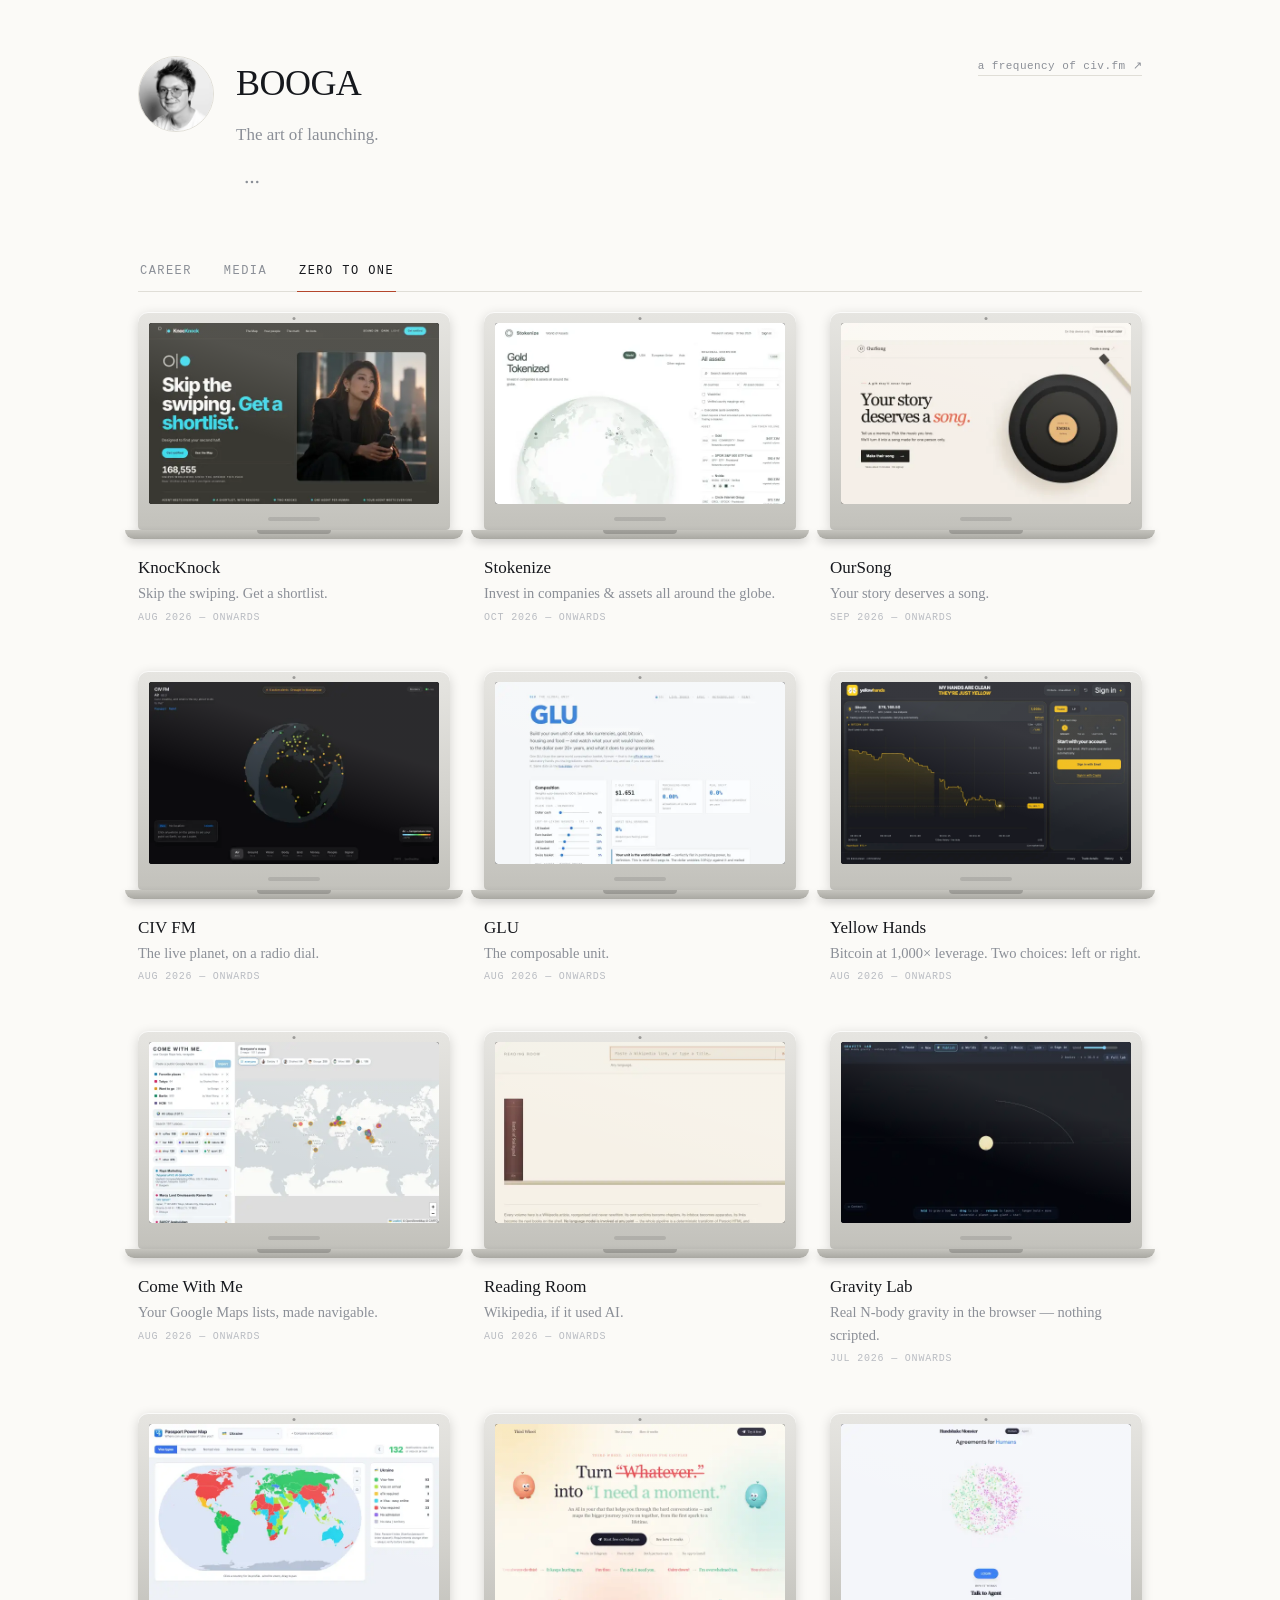
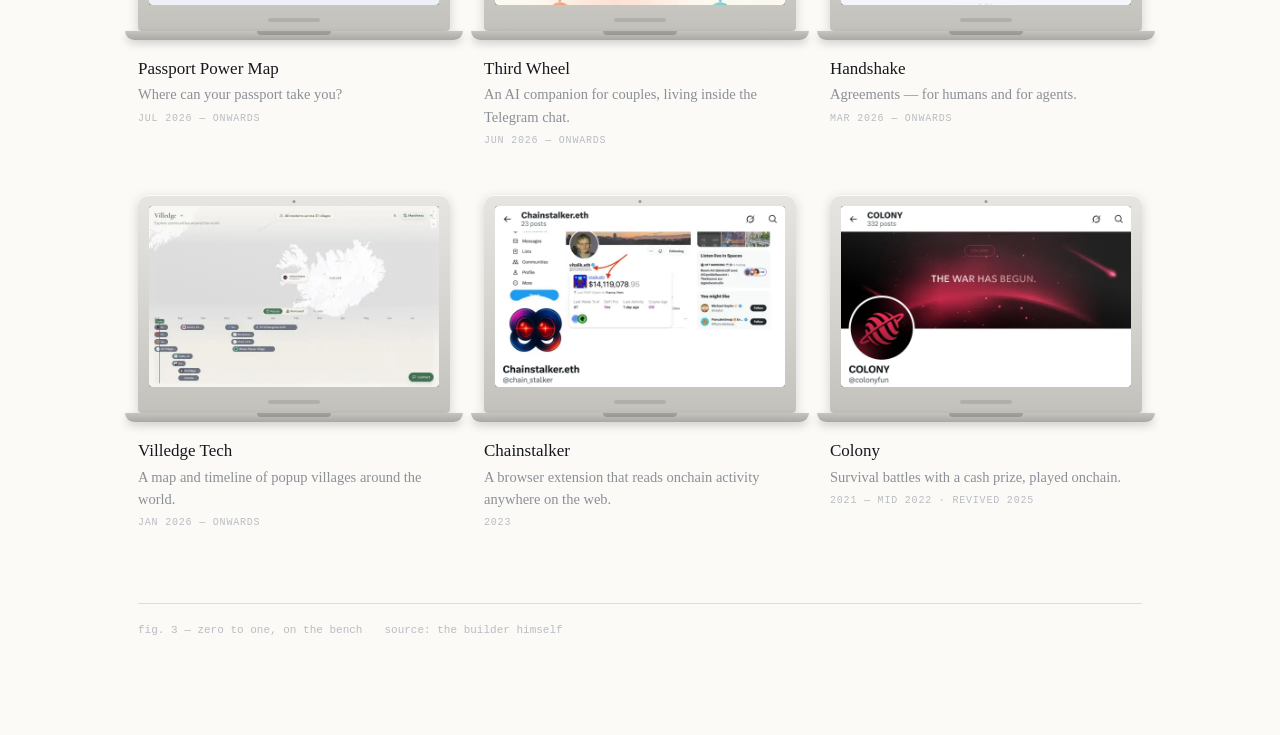
==== commit a7f1140b: "Add Yellow Hands to Zero to one Co-Authored-By: Claude Opus 5.5 <noreply@anthropic.com>" ====
--- a/index.html
+++ b/index.html
@@ -407,6 +407,10 @@
   /* live apps want more height than a video */
   .modal-body .frame.app{aspect-ratio:16/10; background:var(--paper)}
   .modal-body .frame iframe{display:block; width:100%; height:100%; border:0}
+  /* live sites take seconds: show the screenshot at once, fade the real page in on load */
+  .modal-body .frame.app{background-size:cover; background-position:top}
+  .modal-body .frame.app iframe{opacity:0; transition:opacity .35s}
+  .modal-body .frame.app iframe.ready{opacity:1}
   .modal-body .twitter-tweet{margin:0 auto !important}
   /* before widgets.js swaps it in (or if a blocker stops it) the post is a plain link */
   .modal-body blockquote.twitter-tweet{
@@ -1149,6 +1153,22 @@
     points: [],
     links: [
       { label: 'knocknock.world', href: 'https://knocknock.world/' }
+    ]
+  },
+  {
+    id: 'yellowhands',
+    embed: true,
+    org: 'Yellow Hands',
+    role: 'Owned exchange',
+    short: '1000×',
+    dates: 'Aug 2026 — onwards',
+    meta: '',
+    t0: 2026 + M(8) + 0.05, t1: null, level: 3,
+    what: 'Bitcoin at 1,000× leverage. Two choices: left or right.',
+    lead: 'An owned exchange on HyperEVM: one market, one button each way, and a live Bitcoin chart to call it on.',
+    points: [],
+    links: [
+      { label: 'yellowhands.wtf', href: 'https://yellowhands.wtf/' }
     ]
   },
   {
@@ -2072,10 +2092,13 @@
   modalTitle.textContent = r.org;
   const link = r.links && r.links[0];
   modalBody.innerHTML =
-    `<div class="frame app"><iframe src="${link.href}" title="${esc(r.org)}"
+    `<div class="frame app"${(window.SCREENS || {})[r.id] ? ` style="background-image:url(${window.SCREENS[r.id]})"` : ''}><iframe src="${link.href}" title="${esc(r.org)}"
        allow="accelerometer; autoplay; clipboard-write; encrypted-media; fullscreen; picture-in-picture"
        allowfullscreen></iframe></div>` +
     `<p class="modal-note"><a href="${link.href}" target="_blank" rel="noopener">${esc(link.label)} ↗</a></p>`;
+  const f = modalBody.querySelector('iframe');
+  f.addEventListener('load', () => f.classList.add('ready'), { once: true });
+  setTimeout(() => f.classList.add('ready'), 6000); // sites that never fire load still get shown
   modal.hidden = false;
   modal.querySelector('.modal-box').classList.add('wide');
   document.body.style.overflow = 'hidden';
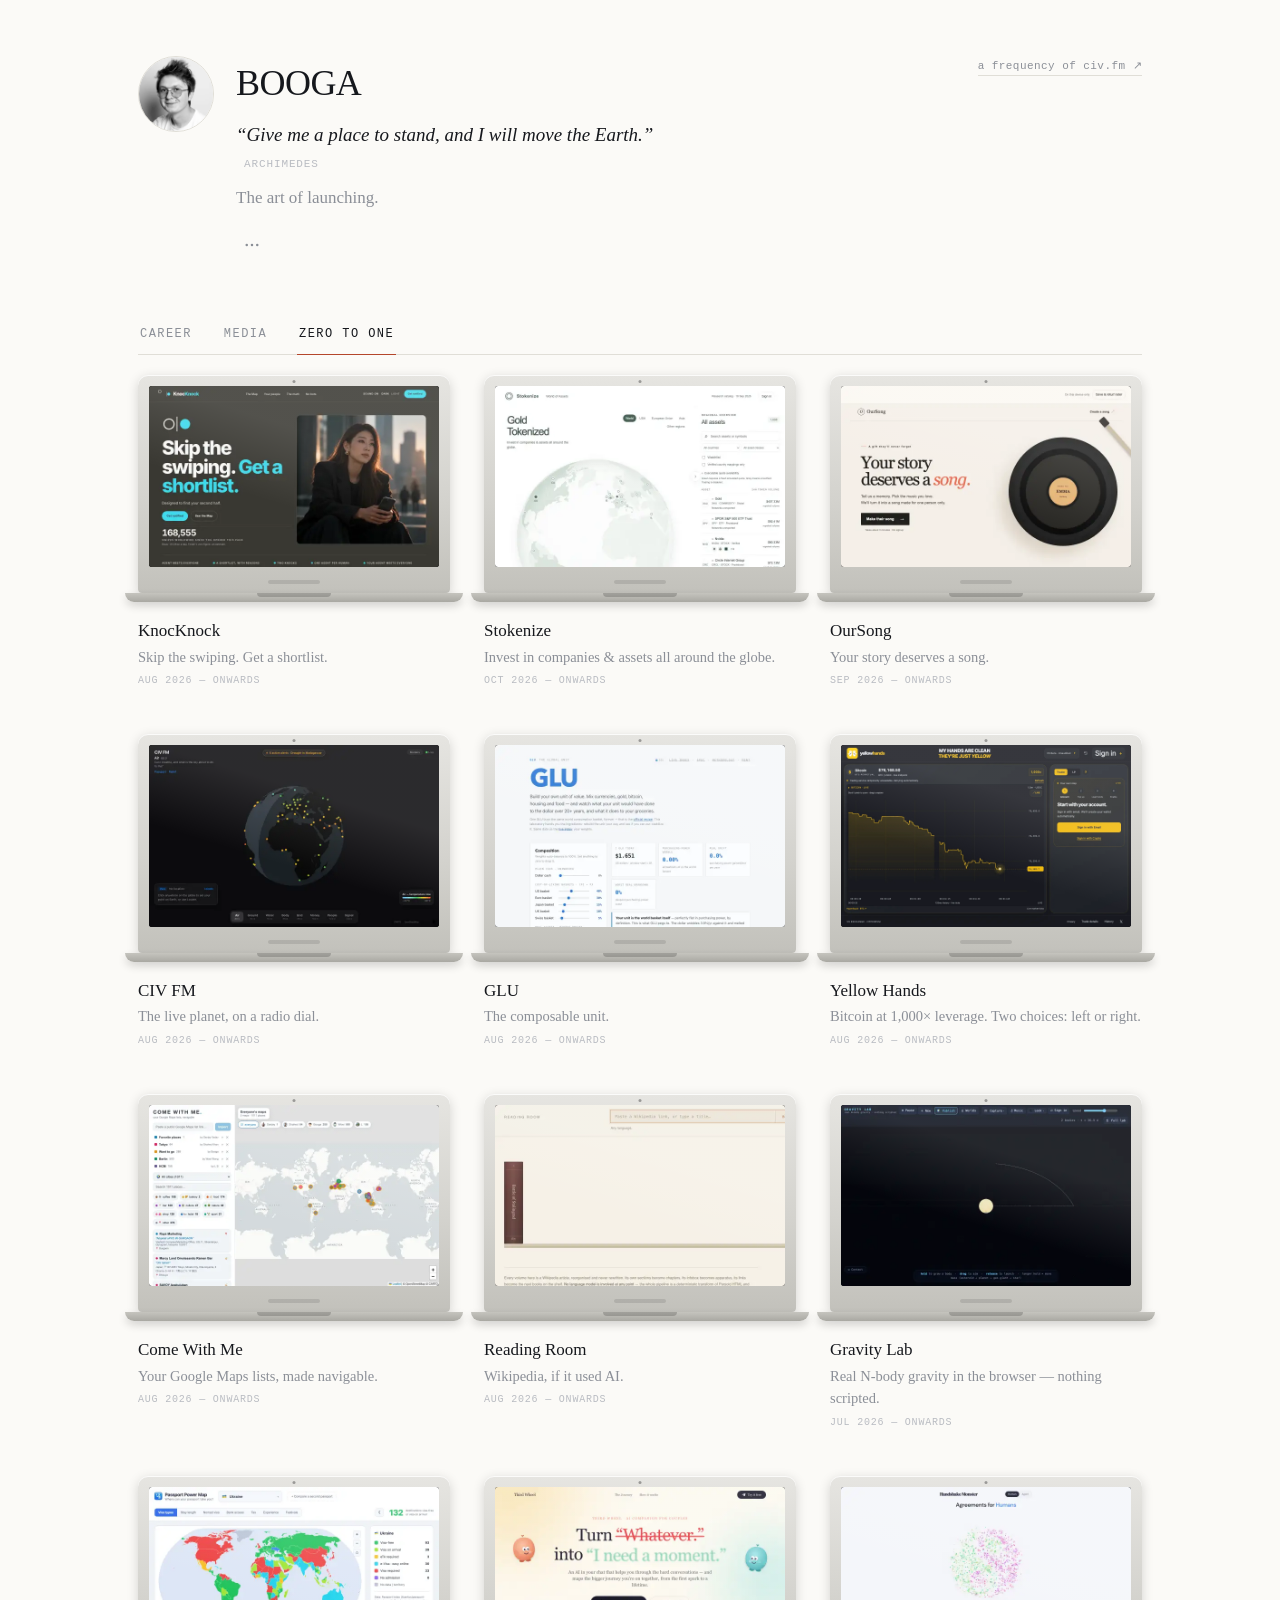
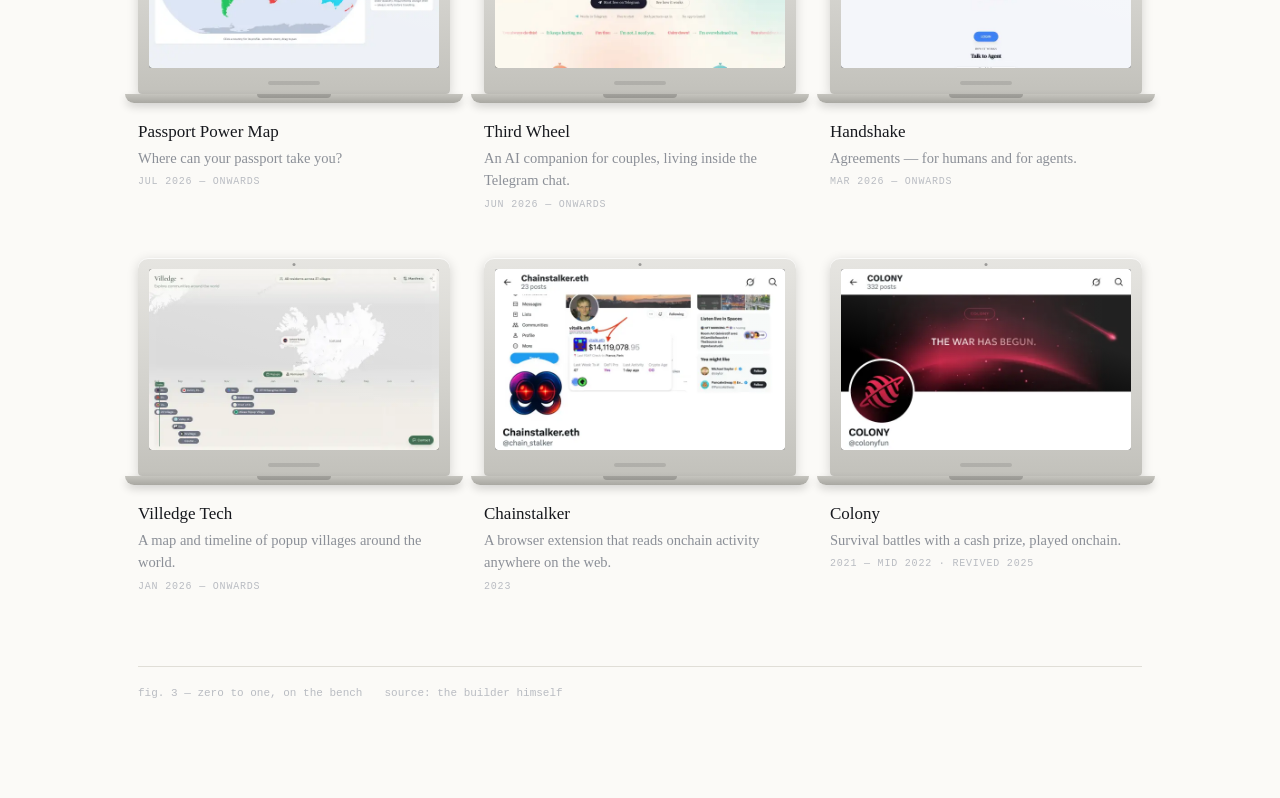
==== commit b492bd5b: "Masthead: Archimedes line under the name Co-Authored-By: Claude Opus 5.5 <noreply@anthropic.com>" ====
--- a/index.html
+++ b/index.html
@@ -64,7 +64,7 @@
     align-items:start;
   }
   .portrait{
-    grid-row:1 / span 3; align-self:start;
+    grid-row:1 / span 4; align-self:start;
     width:76px; height:76px; border-radius:50%;
     object-fit:cover; display:block;
     border:1px solid var(--rule);
@@ -74,6 +74,8 @@
     margin:0 0 10px;
   }
   h1 .dim{color:var(--muted)}
+  .motto{margin:0 0 10px; max-width:52ch; font-style:italic; font-size:clamp(17px,1.9vw,19px); line-height:1.4}
+  .motto cite{font-style:normal; font-family:var(--mono); font-size:11px; letter-spacing:0.08em; text-transform:uppercase; color:var(--faint); margin-left:8px; white-space:nowrap}
   .standfirst{
     margin:0; max-width:52ch; color:var(--muted);
     font-size:clamp(15px,1.7vw,17px);
@@ -641,7 +643,8 @@
     header{grid-template-columns:52px 1fr; column-gap:14px; row-gap:0; margin-bottom:22px; align-items:center}
     .portrait{grid-row:1; width:52px; height:52px}
     h1{margin:0; font-size:28px}
-    .standfirst{grid-column:1 / -1; margin-top:14px; font-size:16px; line-height:1.5}
+    .motto{grid-column:1 / -1; margin:14px 0 0; font-size:17px}
+    .standfirst{grid-column:1 / -1; margin-top:8px; font-size:16px; line-height:1.5}
     .contact{grid-column:1 / -1; margin-top:6px; margin-left:-9px}
     .entry-head{grid-template-columns:1fr 22px; gap:0 16px}
     .when{grid-column:1/-1; margin-bottom:6px}
@@ -710,6 +713,7 @@
     <img class="portrait" src="portrait.webp" width="76" height="76"
          alt="BOOGA" decoding="async">
     <h1>BOOGA</h1>
+    <p class="motto">“Give me a place to stand, and I will move the Earth.” <cite>Archimedes</cite></p>
     <!-- swapped per series on render; this is the Zero to one copy, which loads first -->
     <p class="standfirst">
       The art of launching.
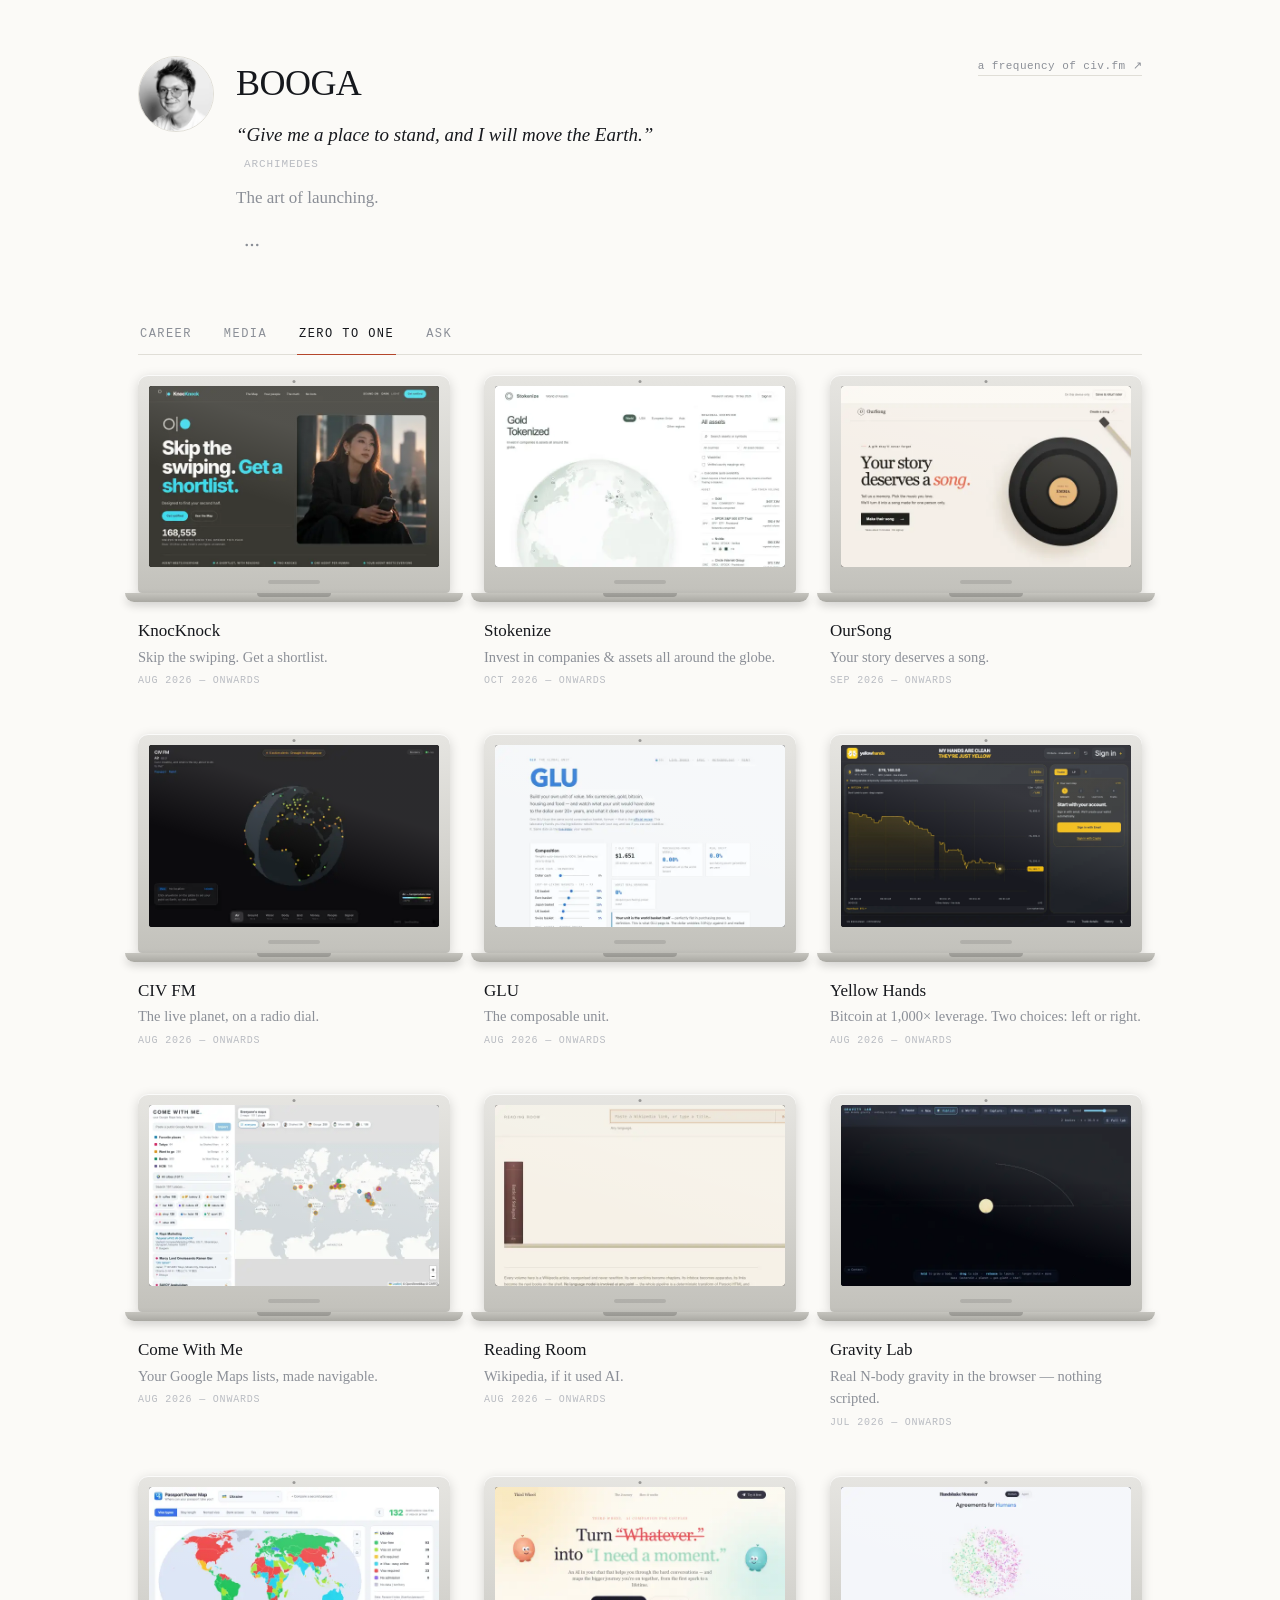
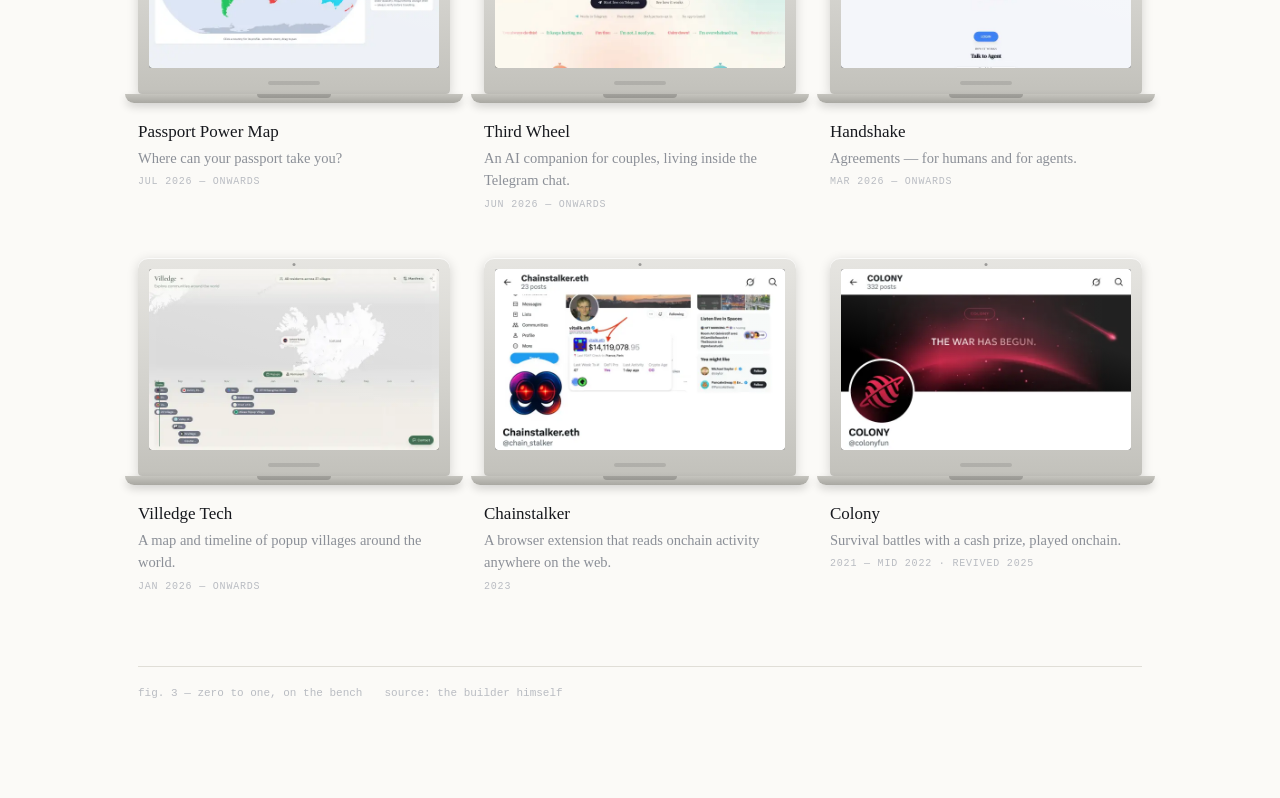
==== commit dac52943: "Reader views (booga.civ.fm/<slug>) starting with fal; Ask tab on A reader file sets the tagline per " ====
--- a/index.html
+++ b/index.html
@@ -80,6 +80,7 @@
     margin:0; max-width:52ch; color:var(--muted);
     font-size:clamp(15px,1.7vw,17px);
   }
+  .prepared{grid-column:2; margin:10px 0 0; font-family:var(--mono); font-size:11.5px; letter-spacing:0.08em; text-transform:uppercase; color:var(--accent)}
   .contact{
     grid-column:2; margin:18px 0 0; padding:0; list-style:none;
     display:flex; flex-wrap:wrap; align-items:center; gap:6px 10px;
@@ -458,6 +459,9 @@
   .node .cap{fill:var(--paper); stroke:var(--ink); stroke-width:2}
   .node .hit{fill:transparent; stroke:transparent; stroke-width:26; stroke-linecap:round}
   .node:focus{outline:none}
+  /* reader views dim the roles that matter less to that reader */
+  .node.dim{opacity:.3; transition:opacity .2s}
+  .node.dim:hover, .node.dim.on{opacity:1}
 
   .node.on .seg,   .node:hover .seg   {stroke:var(--accent)}
   .node.on .cap,   .node:hover .cap   {stroke:var(--accent); fill:var(--accent)}
@@ -645,6 +649,7 @@
     h1{margin:0; font-size:28px}
     .motto{grid-column:1 / -1; margin:14px 0 0; font-size:17px}
     .standfirst{grid-column:1 / -1; margin-top:8px; font-size:16px; line-height:1.5}
+    .prepared{grid-column:1 / -1}
     .contact{grid-column:1 / -1; margin-top:6px; margin-left:-9px}
     .entry-head{grid-template-columns:1fr 22px; gap:0 16px}
     .when{grid-column:1/-1; margin-bottom:6px}
@@ -718,6 +723,7 @@
     <p class="standfirst">
       The art of launching.
     </p>
+    <p class="prepared" hidden></p>
     <ul class="contact">
       <li class="socials" id="socials">
         <button class="icon-btn trigger" id="socials-trigger" aria-label="Contact links" aria-expanded="false">
@@ -746,7 +752,7 @@
     <button class="tab"    data-mode="career"  role="tab" aria-selected="false">Career</button>
     <button class="tab"    data-mode="media"   role="tab" aria-selected="false">Media</button>
     <button class="tab on" data-mode="builder" role="tab" aria-selected="true">Zero to one</button>
-    <button class="tab"    data-mode="ask"     role="tab" aria-selected="false" hidden>Ask</button>
+    <button class="tab"    data-mode="ask"     role="tab" aria-selected="false">Ask</button>
   </nav>
 
   <section class="shelf" id="shelf" hidden aria-label="Media shelf"></section>
@@ -1548,6 +1554,10 @@
  * the clone: a chat that answers "can we work together, and for what"
  * ------------------------------------------------------------------ */
 const CLONE = 'https://booga-clone.fly.dev';
+/* reader view: booga.civ.fm/<slug> (via 404.html) or ?for=<slug> loads readers/<slug>.json */
+const READER_SLUG = (new URLSearchParams(location.search).get('for') || '').toLowerCase().replace(/[^a-z0-9-]/g, '');
+let READER = null;
+const bioFor = (key, S) => (READER && READER.bio && READER.bio[key]) || S.bio;
 const askEl = document.getElementById('ask');
 const OPENERS = ['What does it cost?', 'Can you build something for us?', 'Do you take video work?', 'What did you do at Zerion?'];
 const CLONE_HELLO = "I'm Booga's clone. Ask me about working with him — what he takes on, how he works, what it costs.";
@@ -1583,7 +1593,7 @@
     const r = await fetch(CLONE + '/ask', {
       method: 'POST',
       headers: { 'Content-Type': 'application/json' },
-      body: JSON.stringify({ messages: askLog }),
+      body: JSON.stringify({ messages: askLog, reader: READER ? READER_SLUG : undefined }),
     });
     const d = await r.json();
     const reply = (d && d.reply) || "That one didn't come back. Email boogaav@gmail.com.";
@@ -1601,7 +1611,7 @@
   document.querySelector('figure').hidden = true;
   entriesEl.hidden = true; shelfEl.hidden = true; labEl.hidden = true;
   askEl.hidden = false;
-  document.querySelector('.standfirst').textContent = S.bio;
+  document.querySelector('.standfirst').textContent = bioFor('ask', S);
   document.getElementById('figcap').textContent = S.fig;
   document.getElementById('srccap').textContent = S.src;
   hidePeek();
@@ -1617,9 +1627,9 @@
     '</form>' +
     '<p class="askfoot">A clone, not the man — it can be wrong, and it can\'t agree terms. ' +
     'For anything binding: <a href="mailto:boogaav@gmail.com">boogaav@gmail.com</a>.</p>';
-  bubble('clone', CLONE_HELLO);
+  bubble('clone', (READER && READER.hello) || CLONE_HELLO);
   const chips = document.getElementById('chips');
-  OPENERS.forEach(q => {
+  ((READER && READER.openers) || OPENERS).forEach(q => {
     const b = document.createElement('button');
     b.className = 'chip'; b.type = 'button'; b.textContent = q;
     b.addEventListener('click', () => askClone(q));
@@ -1651,7 +1661,7 @@
   nodes = {}; cards = {}; open = null;
 
   svg.setAttribute('aria-label', S.aria);
-  document.querySelector('.standfirst').textContent = S.bio;
+  document.querySelector('.standfirst').textContent = bioFor(key, S);
   document.getElementById('ycap').textContent = S.ycap;
   document.getElementById('figcap').textContent = S.fig;
   document.getElementById('srccap').textContent = S.src;
@@ -1751,6 +1761,7 @@
 
     svg.appendChild(g);
     nodes[r.id] = g;
+    if (key === 'career' && READER && READER.career && !READER.career.includes(r.id)) g.classList.add('dim');
 
     g.addEventListener('click', () => { hidePeek(); toggle(r.id); });
     g.addEventListener('keydown', e => {
@@ -1826,7 +1837,8 @@
   const isMedia = key === 'media';
   const isTools = key === 'builder';
   if (isMedia) buildShelf(S.roles);
-  if (isTools) buildLab([...S.roles].sort((a, b) => (b.pin ? 1 : 0) - (a.pin ? 1 : 0) || b.t0 - a.t0));   // pinned first, then newest
+  const benchRank = r => { const i = READER && READER.bench ? READER.bench.indexOf(r.id) : -1; return i < 0 ? 99 : i; };
+  if (isTools) buildLab([...S.roles].sort((a, b) => benchRank(a) - benchRank(b) || (b.pin ? 1 : 0) - (a.pin ? 1 : 0) || b.t0 - a.t0));   // reader's picks, then pinned, then newest
   document.querySelector('figure').hidden = isMedia || isTools;
   entriesEl.hidden = isMedia || isTools;
   shelfEl.hidden = !isMedia;
@@ -2171,7 +2183,31 @@
 });
 
 document.querySelector('.station').addEventListener('click', () => track('link', 'civfm'));
-render('builder');
+
+/* boot: a reader view waits for its file (same origin, fast); anything else renders straight away */
+(async () => {
+  if (READER_SLUG) {
+    try {
+      const r = await fetch('readers/' + READER_SLUG + '.json', { cache: 'no-store' });
+      if (r.ok) READER = await r.json();
+    } catch (e) { /* unknown reader: the normal page */ }
+  }
+  if (!READER) return render('builder');
+  try { history.replaceState(null, '', '/' + READER_SLUG + location.hash); } catch (e) { /* file:// preview */ }
+  const prep = document.querySelector('.prepared');
+  prep.textContent = READER.label; prep.hidden = false;
+  track('reader', READER_SLUG);
+  /* tell the clone's private log the link was opened, once per visit */
+  try {
+    if (!sessionStorage.getItem('seen:' + READER_SLUG)) {
+      sessionStorage.setItem('seen:' + READER_SLUG, '1');
+      fetch(CLONE + '/seen', { method: 'POST', headers: { 'Content-Type': 'application/json' },
+        body: JSON.stringify({ reader: READER_SLUG }), keepalive: true }).catch(() => {});
+    }
+  } catch (e) { /* storage blocked: skip the ping */ }
+  const tab = document.querySelector('.tab[data-mode="' + (READER.tab || 'builder') + '"]');
+  tab ? tab.click() : render('builder');
+})();
 
 /* ------------------------------------------------------------------ *
  * socials: hover fans them out, but touch has no hover — so tap toggles
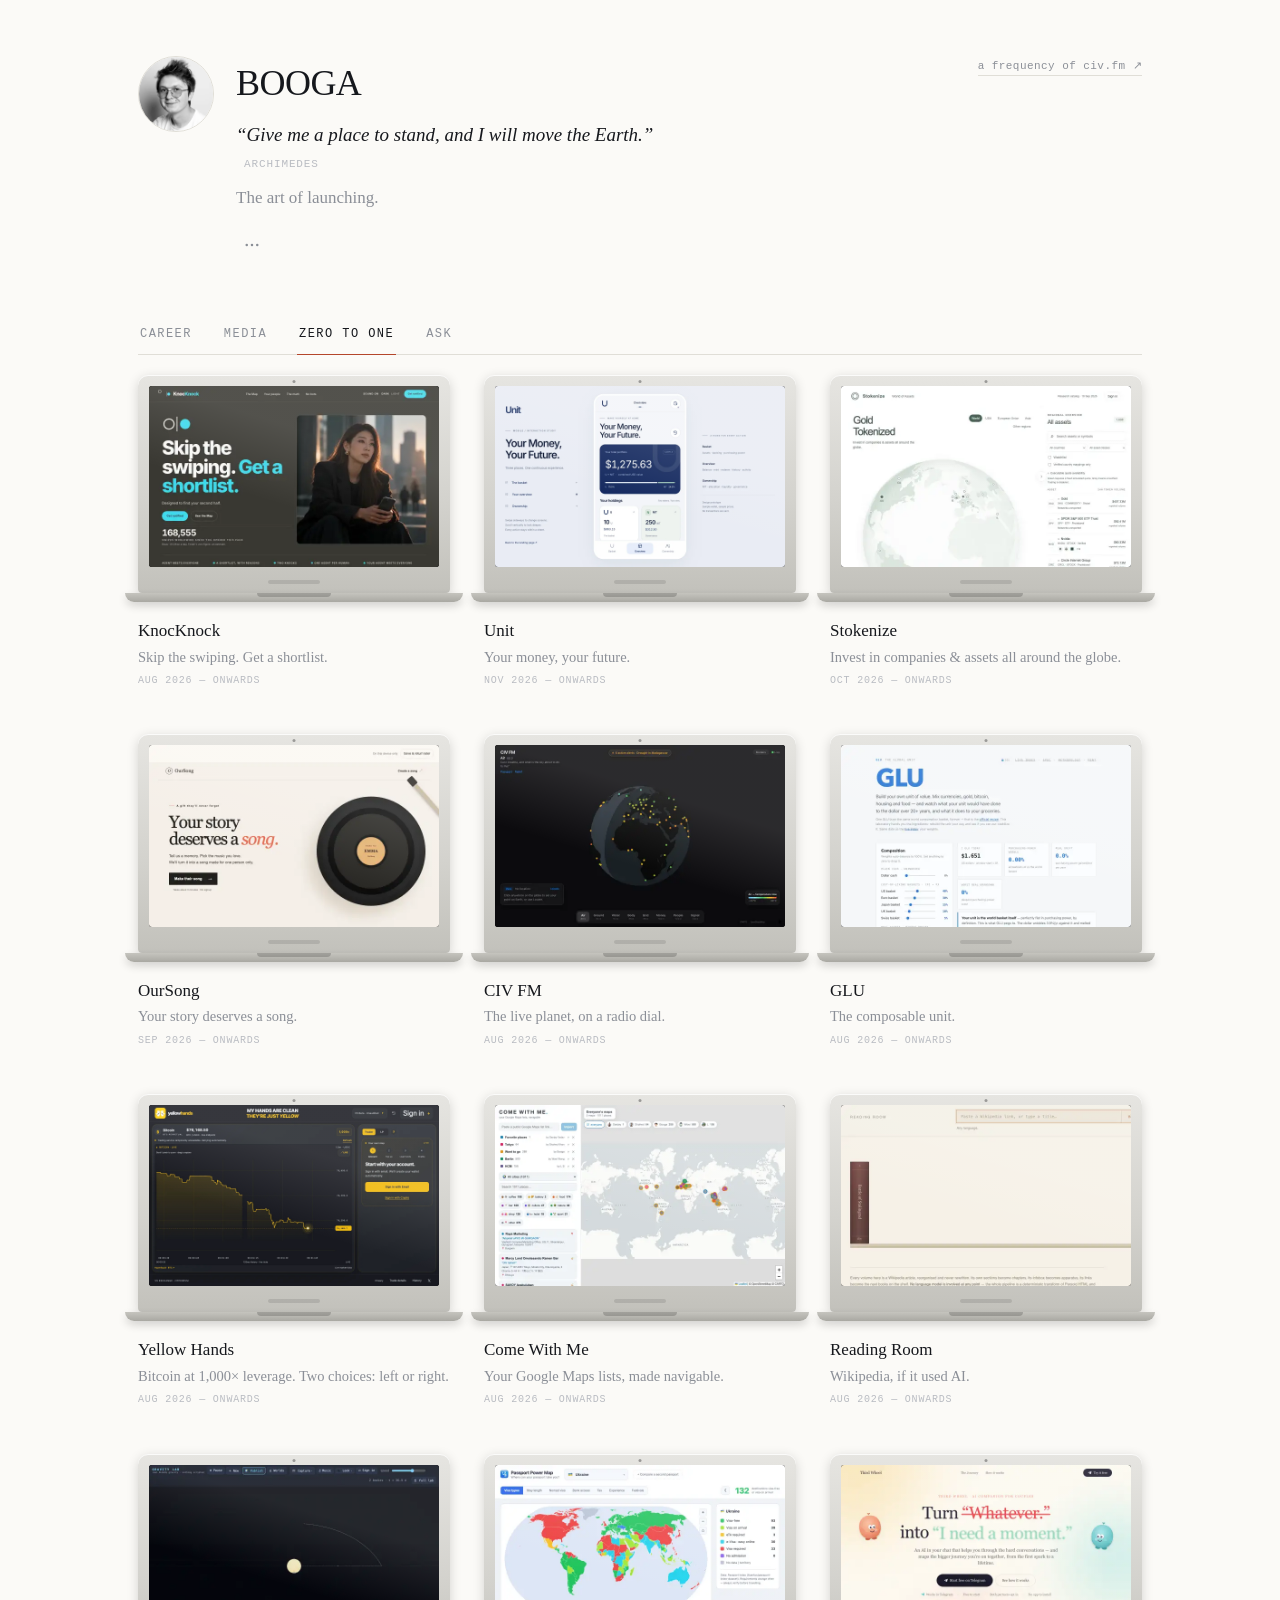
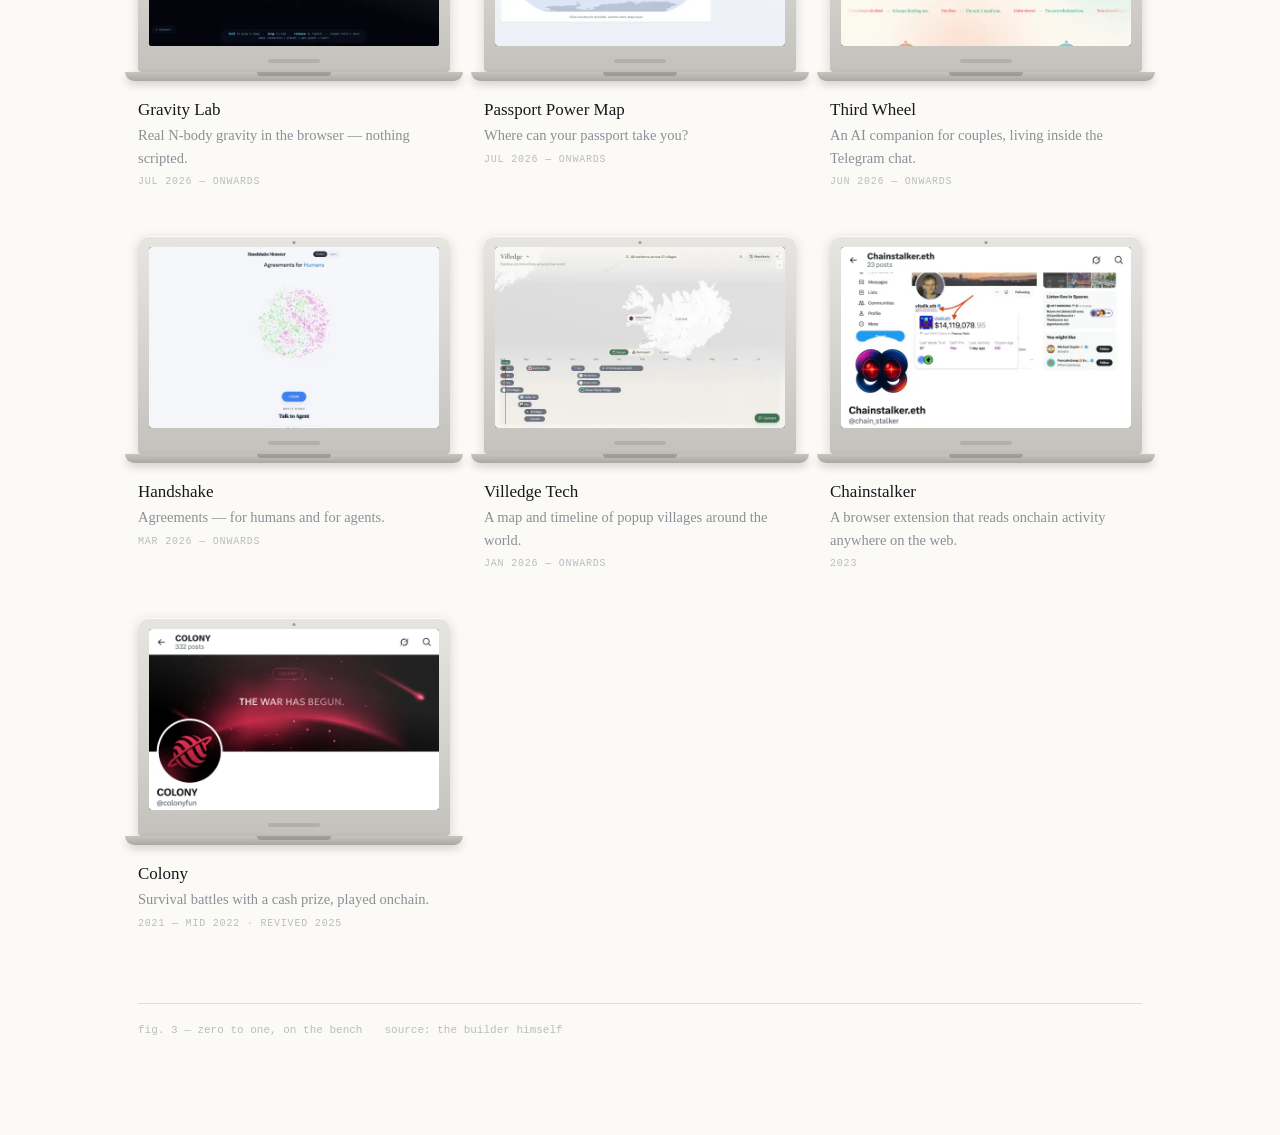
==== commit 38e3dd6b: "Add Unit to Zero to one; prototype hosted at /unit, the card opens its #mobile view Co-Authored-By: " ====
--- a/index.html
+++ b/index.html
@@ -1182,6 +1182,22 @@
     ]
   },
   {
+    id: 'unit',
+    embed: true,
+    org: 'Unit',
+    role: 'Savings app',
+    short: 'SAVINGS',
+    dates: 'Nov 2026 — onwards',
+    meta: '',
+    t0: 2026 + M(11), t1: null, level: 1,
+    what: 'Your money, your future.',
+    lead: 'Money with a longer view: one basket token, U, that keeps its purchasing power, and NIT to own and govern it. A clickable prototype of the app.',
+    points: [],
+    links: [
+      { label: 'booga.civ.fm/unit', href: 'https://booga.civ.fm/unit/#mobile' }
+    ]
+  },
+  {
     id: 'stokenize',
     embed: true,
     org: 'Stokenize',
@@ -1560,7 +1576,7 @@
 const bioFor = (key, S) => (READER && READER.bio && READER.bio[key]) || S.bio;
 const askEl = document.getElementById('ask');
 const OPENERS = ['What does it cost?', 'Can you build something for us?', 'Do you take video work?', 'What did you do at Zerion?'];
-const CLONE_HELLO = "I'm Booga's clone. Ask me about working with him — what he takes on, how he works, what it costs.";
+const CLONE_HELLO = "I'm Booga's clone, trained on his own notes. Ask me what I've built, what I take on, or how I work.";
 let askLog = [];          // what we send back as history
 let askBusy = false;
 
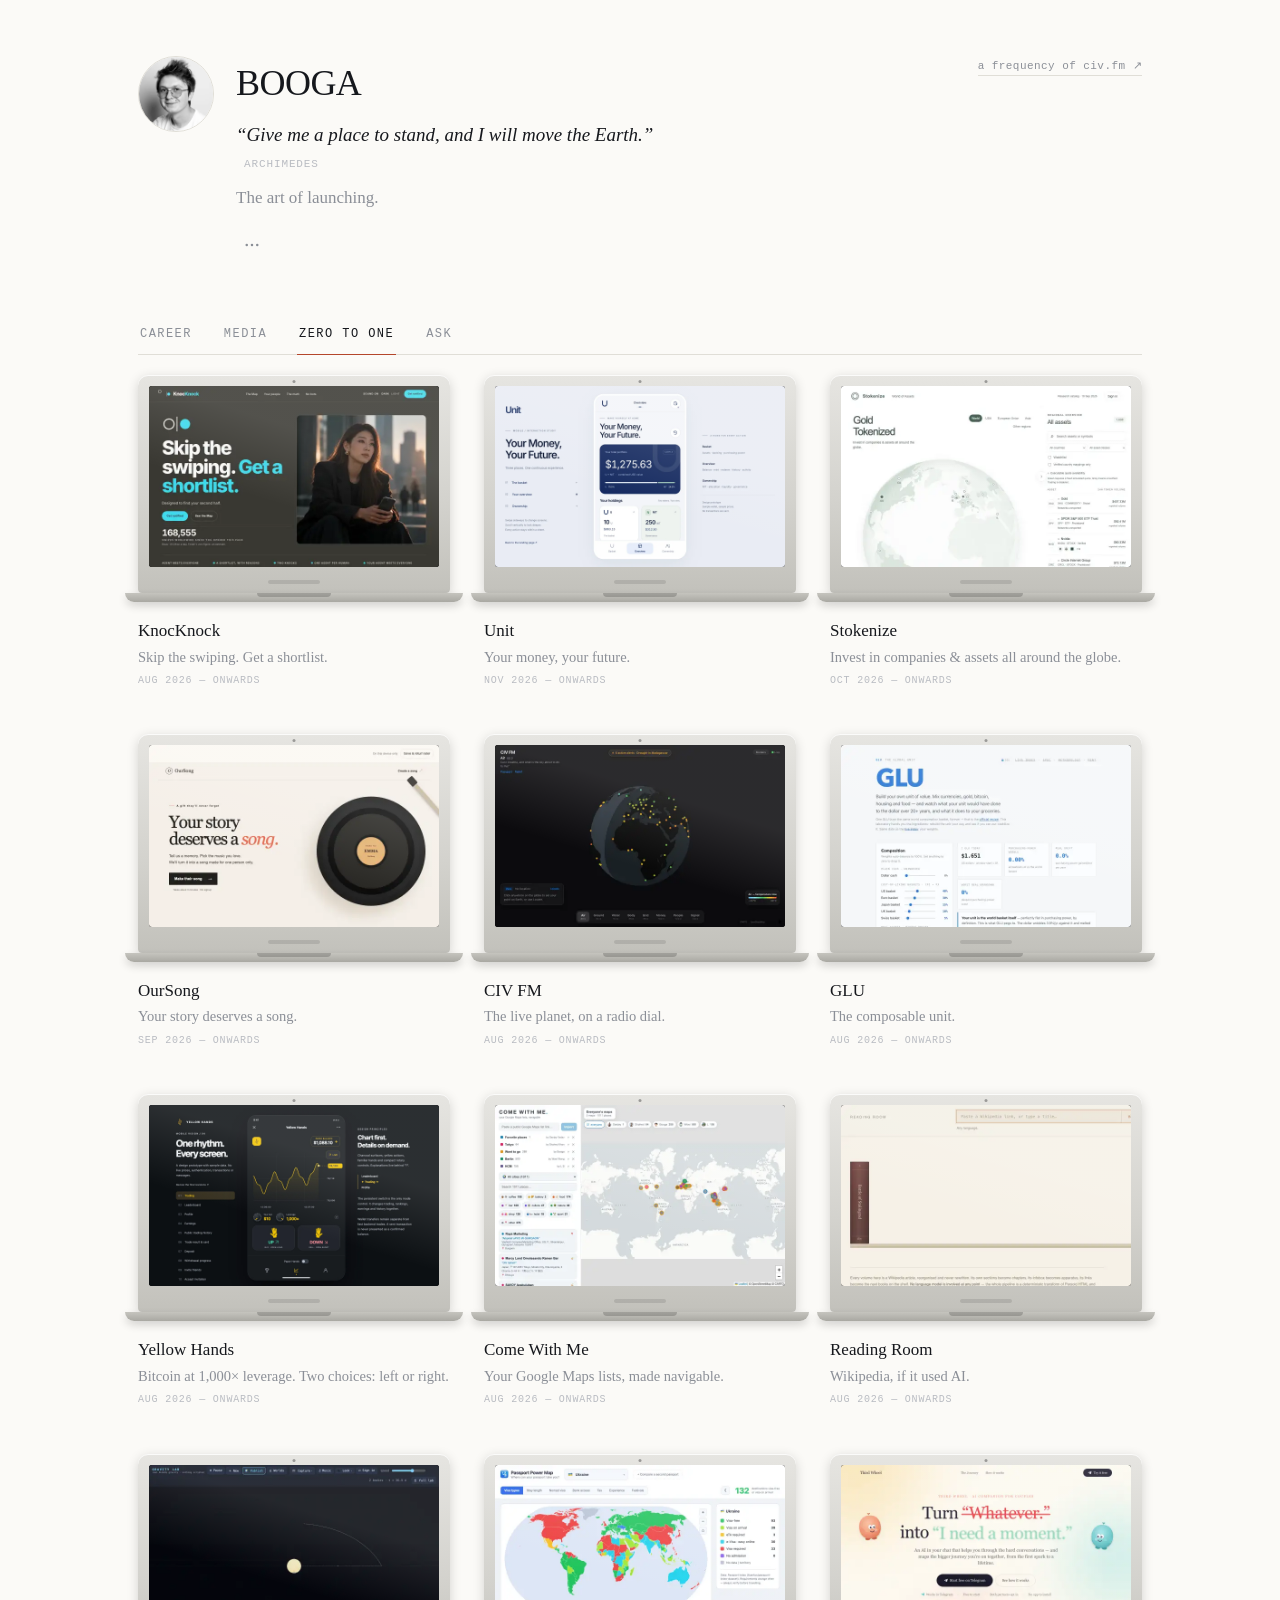
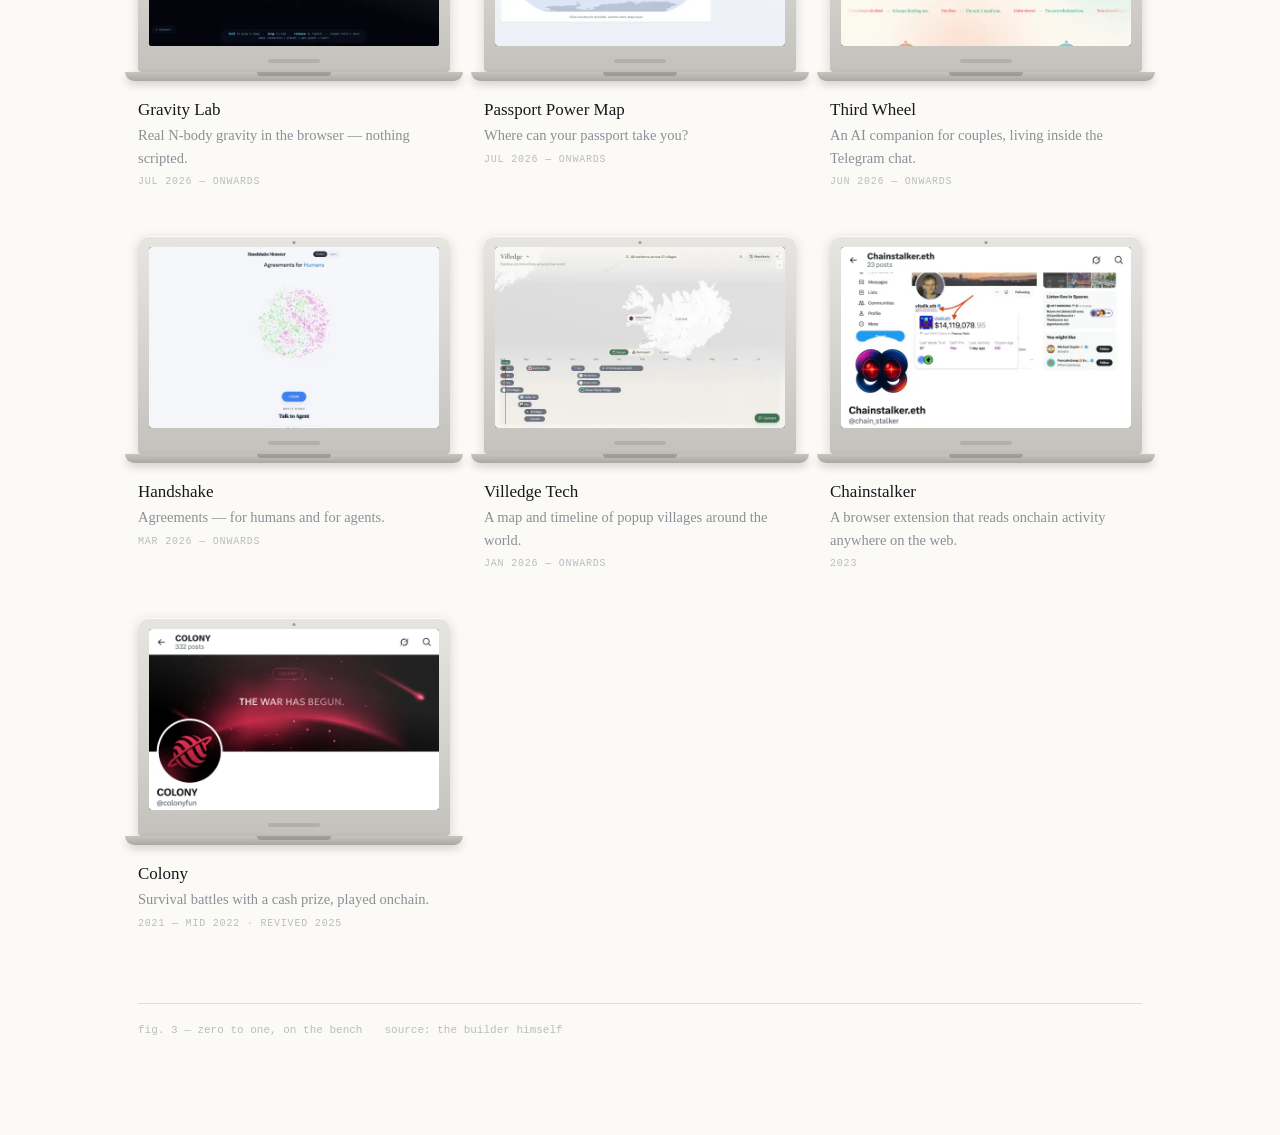
==== commit 45b93ba7: "Yellow Hands card opens the new mobile design (vision 04), hosted at /yellowhands Co-Authored-By: Cl" ====
--- a/index.html
+++ b/index.html
@@ -1178,6 +1178,7 @@
     lead: 'An owned exchange on HyperEVM: one market, one button each way, and a live Bitcoin chart to call it on.',
     points: [],
     links: [
+      { label: 'mobile design · booga.civ.fm/yellowhands', href: 'https://booga.civ.fm/yellowhands/' },
       { label: 'yellowhands.wtf', href: 'https://yellowhands.wtf/' }
     ]
   },
